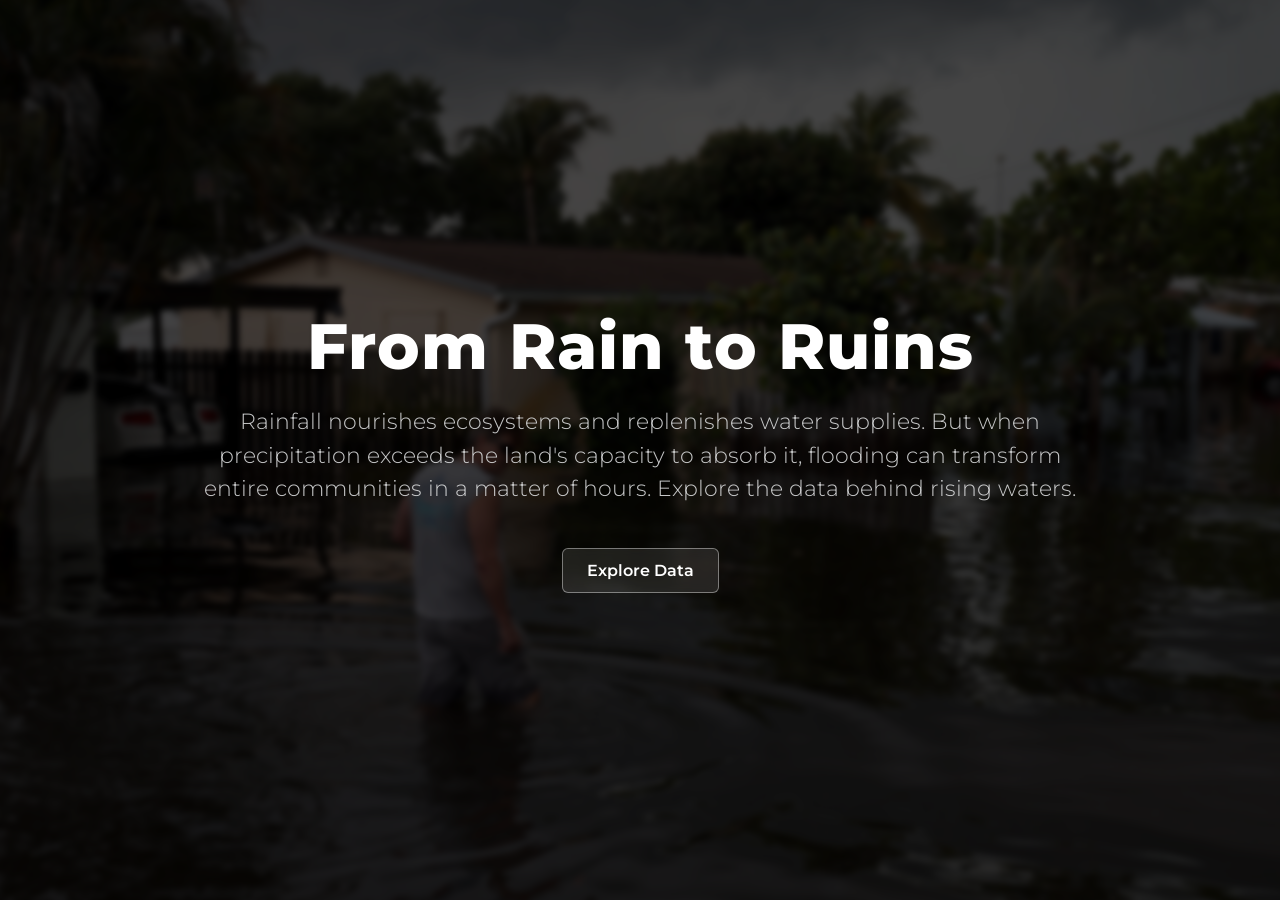
==== index.html @ 61096117 "home page" ====
<!DOCTYPE html>
<html lang="en">
<head>
    <meta charset="UTF-8">
    <title>Precipitation and Flooding</title>
    <link href="https://fonts.googleapis.com/css2?family=Montserrat:wght@300;400;600;800&display=swap" rel="stylesheet">
    <link rel="stylesheet" href="style.css">
</head>
<body>

<div class="hero">

    <div class="rain">

        <!-- DENSE RAIN FIELD (FULL COVERAGE) -->

        <!-- Row 1 -->
        <span style="left:1%; animation-duration:3.4s; animation-delay:0s;"></span>
        <span style="left:2%; animation-duration:3.1s; animation-delay:0.2s;"></span>
        <span style="left:3%; animation-duration:3.7s; animation-delay:0.1s;"></span>
        <span style="left:4%; animation-duration:3.3s; animation-delay:0.4s;"></span>
        <span style="left:5%; animation-duration:3.9s; animation-delay:0.0s;"></span>
        <span style="left:6%; animation-duration:3.2s; animation-delay:0.3s;"></span>
        <span style="left:7%; animation-duration:3.6s; animation-delay:0.2s;"></span>
        <span style="left:8%; animation-duration:3.0s; animation-delay:0.5s;"></span>
        <span style="left:9%; animation-duration:3.8s; animation-delay:0.1s;"></span>

        <!-- Row 2 -->
        <span style="left:10%; animation-duration:3.5s; animation-delay:0.3s;"></span>
        <span style="left:11%; animation-duration:3.1s; animation-delay:0.2s;"></span>
        <span style="left:12%; animation-duration:3.7s; animation-delay:0.4s;"></span>
        <span style="left:13%; animation-duration:3.3s; animation-delay:0.1s;"></span>
        <span style="left:14%; animation-duration:3.9s; animation-delay:0.0s;"></span>
        <span style="left:15%; animation-duration:3.2s; animation-delay:0.5s;"></span>
        <span style="left:16%; animation-duration:3.6s; animation-delay:0.2s;"></span>
        <span style="left:17%; animation-duration:3.0s; animation-delay:0.3s;"></span>
        <span style="left:18%; animation-duration:3.8s; animation-delay:0.1s;"></span>

        <!-- Row 3 -->
        <span style="left:20%; animation-duration:3.4s; animation-delay:0.2s;"></span>
        <span style="left:22%; animation-duration:3.1s; animation-delay:0.4s;"></span>
        <span style="left:24%; animation-duration:3.7s; animation-delay:0.0s;"></span>
        <span style="left:26%; animation-duration:3.3s; animation-delay:0.3s;"></span>
        <span style="left:28%; animation-duration:3.9s; animation-delay:0.1s;"></span>

        <!-- Row 4 -->
        <span style="left:30%; animation-duration:3.2s; animation-delay:0.5s;"></span>
        <span style="left:32%; animation-duration:3.6s; animation-delay:0.2s;"></span>
        <span style="left:34%; animation-duration:3.0s; animation-delay:0.4s;"></span>
        <span style="left:36%; animation-duration:3.8s; animation-delay:0.1s;"></span>
        <span style="left:38%; animation-duration:3.4s; animation-delay:0.3s;"></span>

        <!-- Row 5 -->
        <span style="left:40%; animation-duration:3.1s; animation-delay:0.2s;"></span>
        <span style="left:42%; animation-duration:3.7s; animation-delay:0.4s;"></span>
        <span style="left:44%; animation-duration:3.3s; animation-delay:0.1s;"></span>
        <span style="left:46%; animation-duration:3.9s; animation-delay:0.0s;"></span>
        <span style="left:48%; animation-duration:3.2s; animation-delay:0.5s;"></span>

        <!-- Row 6 -->
        <span style="left:50%; animation-duration:3.6s; animation-delay:0.2s;"></span>
        <span style="left:52%; animation-duration:3.0s; animation-delay:0.3s;"></span>
        <span style="left:54%; animation-duration:3.8s; animation-delay:0.1s;"></span>
        <span style="left:56%; animation-duration:3.4s; animation-delay:0.4s;"></span>
        <span style="left:58%; animation-duration:3.1s; animation-delay:0.2s;"></span>

        <!-- Row 7 -->
        <span style="left:60%; animation-duration:3.7s; animation-delay:0.0s;"></span>
        <span style="left:62%; animation-duration:3.3s; animation-delay:0.3s;"></span>
        <span style="left:64%; animation-duration:3.9s; animation-delay:0.1s;"></span>
        <span style="left:66%; animation-duration:3.2s; animation-delay:0.5s;"></span>
        <span style="left:68%; animation-duration:3.6s; animation-delay:0.2s;"></span>

        <!-- Row 8 -->
        <span style="left:70%; animation-duration:3.0s; animation-delay:0.4s;"></span>
        <span style="left:72%; animation-duration:3.8s; animation-delay:0.1s;"></span>
        <span style="left:74%; animation-duration:3.4s; animation-delay:0.3s;"></span>
        <span style="left:76%; animation-duration:3.1s; animation-delay:0.2s;"></span>
        <span style="left:78%; animation-duration:3.7s; animation-delay:0.0s;"></span>

        <!-- Row 9 -->
        <span style="left:80%; animation-duration:3.3s; animation-delay:0.4s;"></span>
        <span style="left:82%; animation-duration:3.9s; animation-delay:0.1s;"></span>
        <span style="left:84%; animation-duration:3.2s; animation-delay:0.5s;"></span>
        <span style="left:86%; animation-duration:3.6s; animation-delay:0.2s;"></span>
        <span style="left:88%; animation-duration:3.0s; animation-delay:0.3s;"></span>

        <!-- Row 10 -->
        <span style="left:90%; animation-duration:3.8s; animation-delay:0.1s;"></span>
        <span style="left:92%; animation-duration:3.4s; animation-delay:0.3s;"></span>
        <span style="left:94%; animation-duration:3.1s; animation-delay:0.2s;"></span>
        <span style="left:96%; animation-duration:3.7s; animation-delay:0.0s;"></span>
        <span style="left:98%; animation-duration:3.3s; animation-delay:0.4s;"></span>

    </div>

    <div class="content">
        <h1>From Rain to Ruins</h1>
        <p>Rainfall nourishes ecosystems and replenishes water supplies. But when precipitation exceeds the land's capacity to absorb it, flooding can transform entire communities in a matter of hours. Explore the data behind rising waters.</p>
        <button class="explore-btn">Explore Data</button>
    </div>

</div>

</body>
</html>
---- style.css ----
body {
    margin: 0;
    font-family: 'Montserrat', sans-serif;
}

/* =========================
   HERO + BACKGROUND
========================= */

.hero {
    position: relative;
    height: 100vh;
    overflow: hidden;

    display: flex;
    justify-content: center;
    align-items: center;
    flex-direction: column;

    color: white;
    text-align: center;
}

/* blurred background */
.hero::before {
    content: "";
    position: absolute;
    inset: 0;

    background: url("images/flooding.jpg") center/cover no-repeat;

    filter: blur(3px) brightness(0.7);
    transform: scale(1.1);

    z-index: 0;
}

/* dark overlay */
.hero::after {
    content: "";
    position: absolute;
    inset: 0;

    background: rgba(0, 0, 0, 0.6);

    z-index: 1;
}

/* =========================
   TEXT
========================= */

.content {
    position: relative;
    z-index: 5;
    max-width: 1000px;
    padding: 0 20px;
}

h1 {
    font-size: 4rem;
    margin: 0;
    font-weight: 800;
    letter-spacing: 1px;
}

p {
    font-size: 1.4rem;
    font-weight: 300;
    margin-top: 20px;
    padding-left: 50px;
    padding-right: 50px;
    color: rgba(218, 220, 221, 0.9);
    line-height: 1.5;
}

/* =========================
   RAIN SYSTEM
========================= */

.rain {
    position: absolute;
    inset: 0;
    overflow: hidden;
    pointer-events: none;

    z-index: 3; /* ABOVE overlay */
}

/* raindrops */
.rain span {
    position: absolute;
    top: -120px;

    width: 2px;
    height: 50px;

    background: linear-gradient(
        transparent,
        rgba(255,255,255,1)
    );

    opacity: 0.9;

    box-shadow: 0 0 6px rgba(255,255,255,0.2);

    transform: rotate(12deg);

    animation: fall linear infinite;
}

/* variation = more realistic rain */
.rain span:nth-child(3n) {
    width: 1px;
    height: 20px;
    opacity: 0.6;
}

.rain span:nth-child(5n) {
    width: 3px;
    height: 20px;
    opacity: 1;
}

/* =========================
   ANIMATION
========================= */

@keyframes fall {
    0% {
        transform: translateY(-120vh) translateX(0) rotate(5deg);
        opacity: 0;
    }

    10% {
        opacity: 1;
    }

    100% {
        transform: translateY(120vh) translateX(120px) rotate(5deg);
        opacity: 0;
    }
}

.explore-btn {
    margin-top: 20px;
    padding: 12px 24px;

    font-family: 'Montserrat', sans-serif;
    font-size: 1rem;
    font-weight: 600;

    color: white;
    background: rgba(255, 255, 255, 0.1);

    border: 1px solid rgba(255, 255, 255, 0.4);
    border-radius: 6px;

    cursor: pointer;

    backdrop-filter: blur(6px);

    transition: all 0.3s ease;
}

/* hover effect */
.explore-btn:hover {
    background: rgba(255, 255, 255, 0.25);
    transform: translateY(-2px);
}
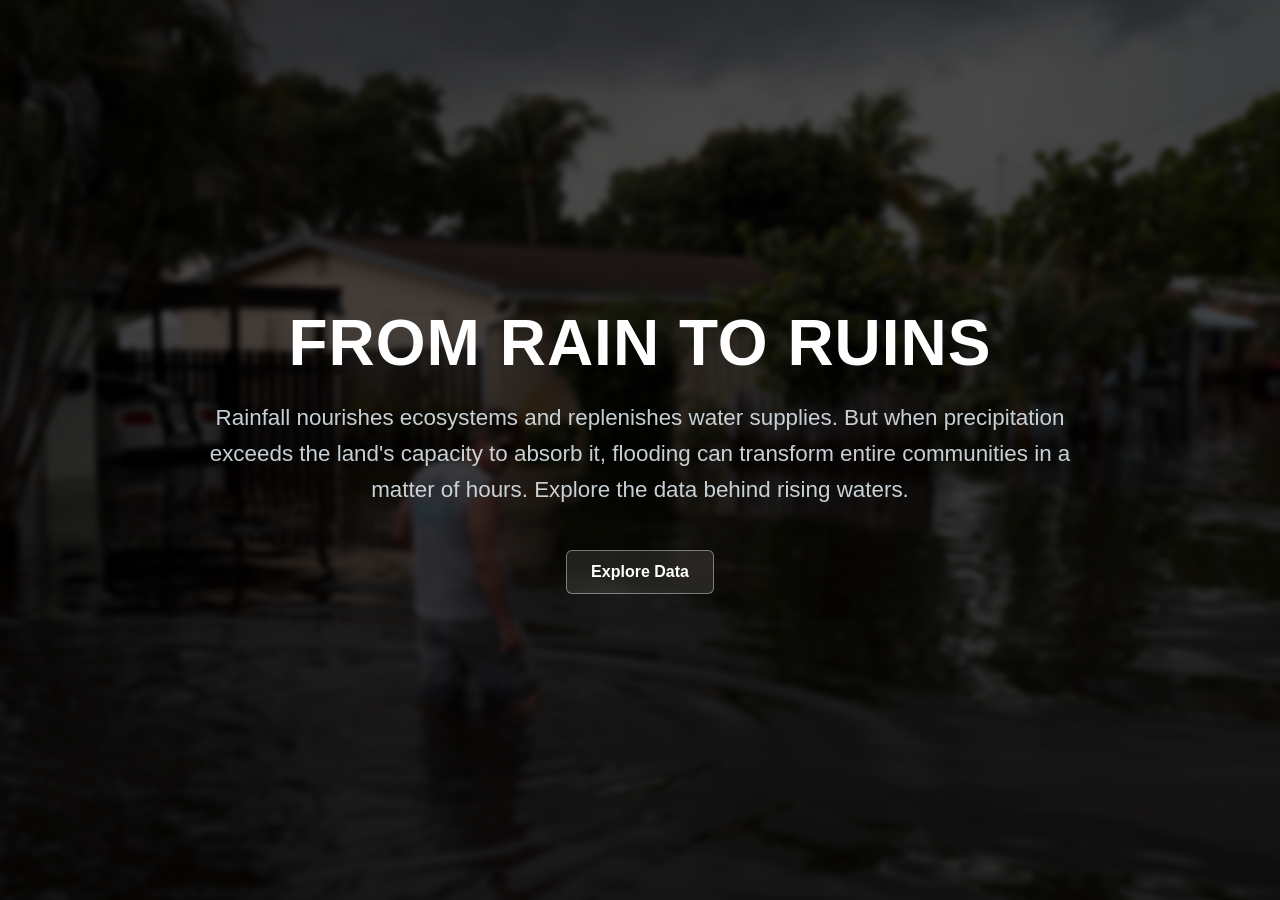
==== commit ff12e034: "fixing the font" ====
--- a/index.html
+++ b/index.html
@@ -3,7 +3,6 @@
 <head>
     <meta charset="UTF-8">
     <title>Precipitation and Flooding</title>
-    <link href="https://fonts.googleapis.com/css2?family=Montserrat:wght@300;400;600;800&display=swap" rel="stylesheet">
     <link rel="stylesheet" href="style.css">
 </head>
 <body>
@@ -95,7 +94,7 @@
     </div>
 
     <div class="content">
-        <h1>From Rain to Ruins</h1>
+        <h1>FROM RAIN TO RUINS</h1>
         <p>Rainfall nourishes ecosystems and replenishes water supplies. But when precipitation exceeds the land's capacity to absorb it, flooding can transform entire communities in a matter of hours. Explore the data behind rising waters.</p>
         <button class="explore-btn">Explore Data</button>
     </div>
--- a/style.css
+++ b/style.css
@@ -1,10 +1,10 @@
 body {
     margin: 0;
-    font-family: 'Montserrat', sans-serif;
+    font-family: 'Space Grotesk', sans-serif;
 }
 
 /* =========================
-   HERO + BACKGROUND
+   HERO
 ========================= */
 
 .hero {
@@ -29,7 +29,7 @@
 
     background: url("images/flooding.jpg") center/cover no-repeat;
 
-    filter: blur(3px) brightness(0.7);
+    filter: blur(3px) brightness(0.65);
     transform: scale(1.1);
 
     z-index: 0;
@@ -41,7 +41,7 @@
     position: absolute;
     inset: 0;
 
-    background: rgba(0, 0, 0, 0.6);
+    background: rgba(0, 0, 0, 0.55);
 
     z-index: 1;
 }
@@ -68,10 +68,11 @@
     font-size: 1.4rem;
     font-weight: 300;
     margin-top: 20px;
-    padding-left: 50px;
-    padding-right: 50px;
-    color: rgba(218, 220, 221, 0.9);
-    line-height: 1.5;
+
+    padding: 0 60px;
+    line-height: 1.6;
+
+    color: rgba(220, 230, 235, 0.9);
 }
 
 /* =========================
@@ -83,8 +84,7 @@
     inset: 0;
     overflow: hidden;
     pointer-events: none;
-
-    z-index: 3; /* ABOVE overlay */
+    z-index: 3;
 }
 
 /* raindrops */
@@ -92,61 +92,62 @@
     position: absolute;
     top: -120px;
 
-    width: 2px;
-    height: 50px;
+    width: 1px;
+    height: 100px;
 
     background: linear-gradient(
         transparent,
-        rgba(255,255,255,1)
+        rgba(181, 212, 241, 0.95)
     );
 
-    opacity: 0.9;
+    opacity: 0.7;
 
-    box-shadow: 0 0 6px rgba(255,255,255,0.2);
-
-    transform: rotate(12deg);
+    transform: rotate(0deg);
 
     animation: fall linear infinite;
 }
 
-/* variation = more realistic rain */
+/* variation for realism */
+.rain span:nth-child(2n) {
+    height: 18px;
+    opacity: 0.5;
+}
+
 .rain span:nth-child(3n) {
-    width: 1px;
-    height: 20px;
-    opacity: 0.6;
+    height: 35px;
+    width: 2px;
+    opacity: 0.9;
 }
 
 .rain span:nth-child(5n) {
-    width: 3px;
-    height: 20px;
-    opacity: 1;
+    transform: rotate(22deg);
 }
 
 /* =========================
-   ANIMATION
+   ANIMATION (FIXED WIND)
 ========================= */
 
 @keyframes fall {
     0% {
-        transform: translateY(-120vh) translateX(0) rotate(5deg);
-        opacity: 0;
-    }
-
-    10% {
+        transform: translateY(-120vh) translateX(0) rotate(0deg);
         opacity: 1;
     }
 
     100% {
-        transform: translateY(120vh) translateX(120px) rotate(5deg);
-        opacity: 0;
+        transform: translateY(120vh) translateX(140px) rotate(0deg);
+        opacity: 1;
     }
 }
+
+/* =========================
+   BUTTON
+========================= */
 
 .explore-btn {
     margin-top: 20px;
     padding: 12px 24px;
 
-    font-family: 'Montserrat', sans-serif;
+    font-family: 'Space Grotesk', sans-serif;
     font-size: 1rem;
     font-weight: 600;
 
@@ -163,7 +164,6 @@
     transition: all 0.3s ease;
 }
 
-/* hover effect */
 .explore-btn:hover {
     background: rgba(255, 255, 255, 0.25);
     transform: translateY(-2px);
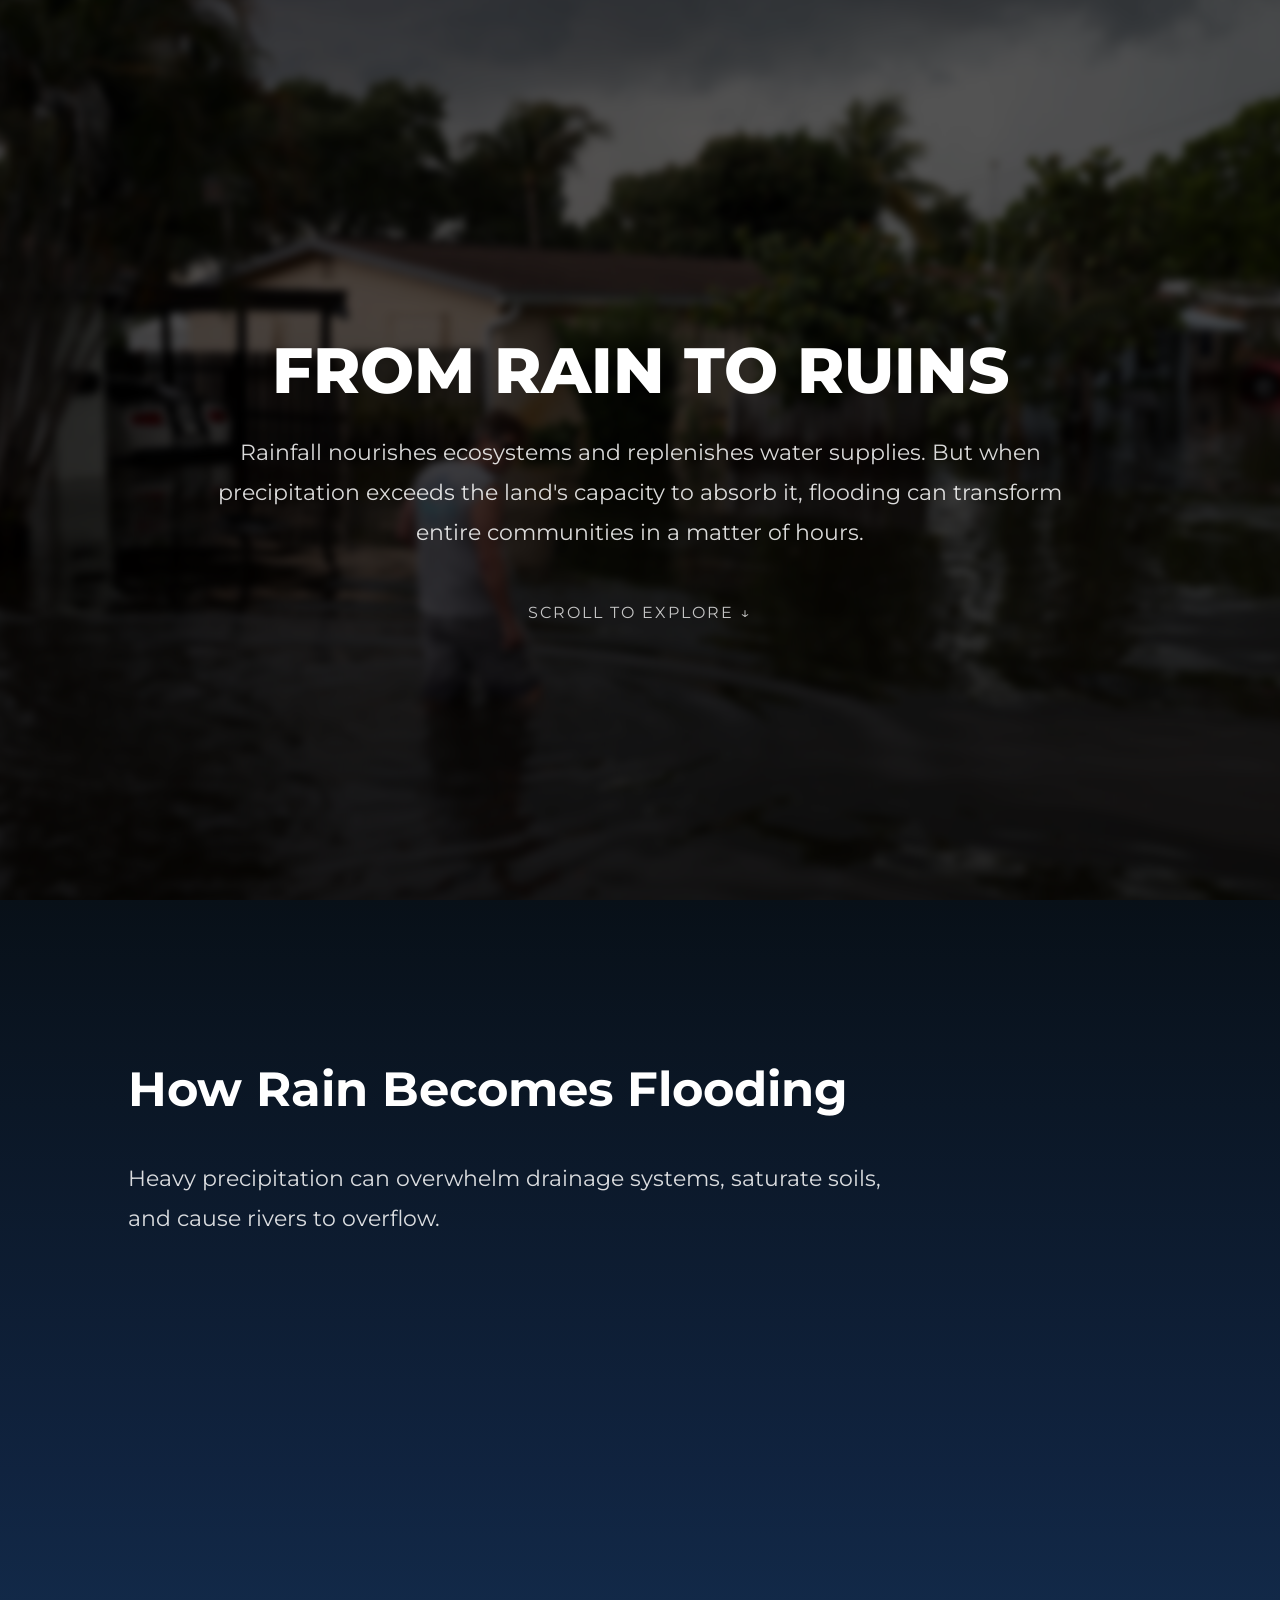
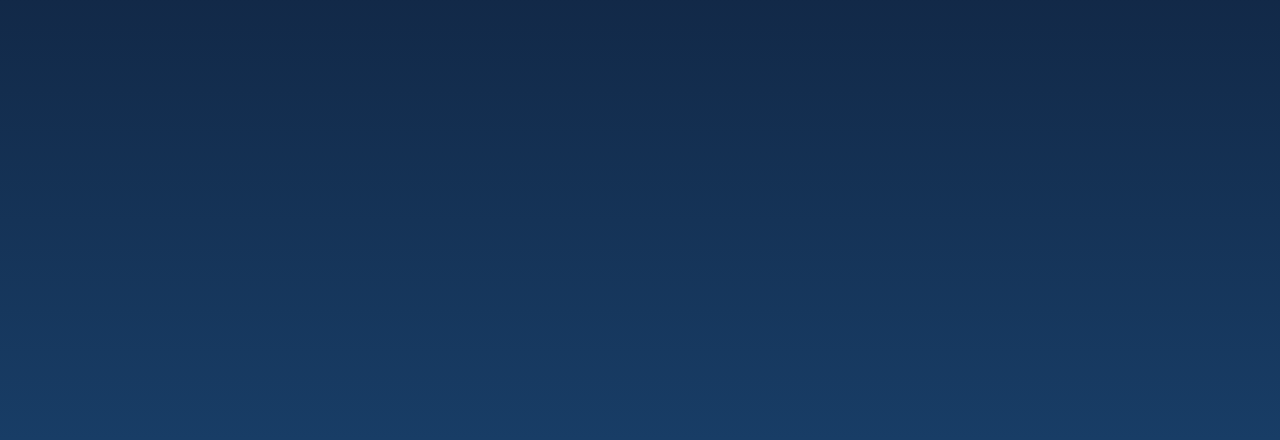
==== commit 0e618fd9: "adding sliding page" ====
--- a/index.html
+++ b/index.html
@@ -2,104 +2,109 @@
 <html lang="en">
 <head>
     <meta charset="UTF-8">
-    <title>Precipitation and Flooding</title>
+    <meta name="viewport" content="width=device-width, initial-scale=1.0">
+    <title>From Rain to Ruins</title>
+
+    <link href="https://fonts.googleapis.com/css2?family=Montserrat:wght@300;400;600;800&display=swap" rel="stylesheet">
     <link rel="stylesheet" href="style.css">
 </head>
+
 <body>
 
-<div class="hero">
+    <!-- RAIN OVER ENTIRE PAGE -->
+    <div class="rain">
+        <span style="left:1%; animation-duration:1.8s; animation-delay:0s;"></span>
+        <span style="left:3%; animation-duration:2.0s; animation-delay:.2s;"></span>
+        <span style="left:5%; animation-duration:1.9s; animation-delay:.5s;"></span>
+        <span style="left:7%; animation-duration:2.1s; animation-delay:.3s;"></span>
+        <span style="left:9%; animation-duration:1.7s; animation-delay:.1s;"></span>
 
-    <div class="rain">
+        <span style="left:11%; animation-duration:2.0s; animation-delay:.4s;"></span>
+        <span style="left:13%; animation-duration:1.8s; animation-delay:.2s;"></span>
+        <span style="left:15%; animation-duration:2.2s; animation-delay:.5s;"></span>
+        <span style="left:17%; animation-duration:1.9s; animation-delay:.1s;"></span>
+        <span style="left:19%; animation-duration:2.1s; animation-delay:.3s;"></span>
 
-        <!-- DENSE RAIN FIELD (FULL COVERAGE) -->
+        <span style="left:21%; animation-duration:1.8s; animation-delay:.4s;"></span>
+        <span style="left:23%; animation-duration:2.0s; animation-delay:.2s;"></span>
+        <span style="left:25%; animation-duration:1.9s; animation-delay:.5s;"></span>
+        <span style="left:27%; animation-duration:2.1s; animation-delay:.3s;"></span>
+        <span style="left:29%; animation-duration:1.7s; animation-delay:.1s;"></span>
 
-        <!-- Row 1 -->
-        <span style="left:1%; animation-duration:3.4s; animation-delay:0s;"></span>
-        <span style="left:2%; animation-duration:3.1s; animation-delay:0.2s;"></span>
-        <span style="left:3%; animation-duration:3.7s; animation-delay:0.1s;"></span>
-        <span style="left:4%; animation-duration:3.3s; animation-delay:0.4s;"></span>
-        <span style="left:5%; animation-duration:3.9s; animation-delay:0.0s;"></span>
-        <span style="left:6%; animation-duration:3.2s; animation-delay:0.3s;"></span>
-        <span style="left:7%; animation-duration:3.6s; animation-delay:0.2s;"></span>
-        <span style="left:8%; animation-duration:3.0s; animation-delay:0.5s;"></span>
-        <span style="left:9%; animation-duration:3.8s; animation-delay:0.1s;"></span>
+        <span style="left:31%; animation-duration:2.0s; animation-delay:.4s;"></span>
+        <span style="left:33%; animation-duration:1.8s; animation-delay:.2s;"></span>
+        <span style="left:35%; animation-duration:2.2s; animation-delay:.5s;"></span>
+        <span style="left:37%; animation-duration:1.9s; animation-delay:.1s;"></span>
+        <span style="left:39%; animation-duration:2.1s; animation-delay:.3s;"></span>
 
-        <!-- Row 2 -->
-        <span style="left:10%; animation-duration:3.5s; animation-delay:0.3s;"></span>
-        <span style="left:11%; animation-duration:3.1s; animation-delay:0.2s;"></span>
-        <span style="left:12%; animation-duration:3.7s; animation-delay:0.4s;"></span>
-        <span style="left:13%; animation-duration:3.3s; animation-delay:0.1s;"></span>
-        <span style="left:14%; animation-duration:3.9s; animation-delay:0.0s;"></span>
-        <span style="left:15%; animation-duration:3.2s; animation-delay:0.5s;"></span>
-        <span style="left:16%; animation-duration:3.6s; animation-delay:0.2s;"></span>
-        <span style="left:17%; animation-duration:3.0s; animation-delay:0.3s;"></span>
-        <span style="left:18%; animation-duration:3.8s; animation-delay:0.1s;"></span>
+        <span style="left:41%; animation-duration:1.8s; animation-delay:.4s;"></span>
+        <span style="left:43%; animation-duration:2.0s; animation-delay:.2s;"></span>
+        <span style="left:45%; animation-duration:1.9s; animation-delay:.5s;"></span>
+        <span style="left:47%; animation-duration:2.1s; animation-delay:.3s;"></span>
+        <span style="left:49%; animation-duration:1.7s; animation-delay:.1s;"></span>
 
-        <!-- Row 3 -->
-        <span style="left:20%; animation-duration:3.4s; animation-delay:0.2s;"></span>
-        <span style="left:22%; animation-duration:3.1s; animation-delay:0.4s;"></span>
-        <span style="left:24%; animation-duration:3.7s; animation-delay:0.0s;"></span>
-        <span style="left:26%; animation-duration:3.3s; animation-delay:0.3s;"></span>
-        <span style="left:28%; animation-duration:3.9s; animation-delay:0.1s;"></span>
+        <span style="left:51%; animation-duration:2.0s; animation-delay:.4s;"></span>
+        <span style="left:53%; animation-duration:1.8s; animation-delay:.2s;"></span>
+        <span style="left:55%; animation-duration:2.2s; animation-delay:.5s;"></span>
+        <span style="left:57%; animation-duration:1.9s; animation-delay:.1s;"></span>
+        <span style="left:59%; animation-duration:2.1s; animation-delay:.3s;"></span>
 
-        <!-- Row 4 -->
-        <span style="left:30%; animation-duration:3.2s; animation-delay:0.5s;"></span>
-        <span style="left:32%; animation-duration:3.6s; animation-delay:0.2s;"></span>
-        <span style="left:34%; animation-duration:3.0s; animation-delay:0.4s;"></span>
-        <span style="left:36%; animation-duration:3.8s; animation-delay:0.1s;"></span>
-        <span style="left:38%; animation-duration:3.4s; animation-delay:0.3s;"></span>
+        <span style="left:61%; animation-duration:1.8s; animation-delay:.4s;"></span>
+        <span style="left:63%; animation-duration:2.0s; animation-delay:.2s;"></span>
+        <span style="left:65%; animation-duration:1.9s; animation-delay:.5s;"></span>
+        <span style="left:67%; animation-duration:2.1s; animation-delay:.3s;"></span>
+        <span style="left:69%; animation-duration:1.7s; animation-delay:.1s;"></span>
 
-        <!-- Row 5 -->
-        <span style="left:40%; animation-duration:3.1s; animation-delay:0.2s;"></span>
-        <span style="left:42%; animation-duration:3.7s; animation-delay:0.4s;"></span>
-        <span style="left:44%; animation-duration:3.3s; animation-delay:0.1s;"></span>
-        <span style="left:46%; animation-duration:3.9s; animation-delay:0.0s;"></span>
-        <span style="left:48%; animation-duration:3.2s; animation-delay:0.5s;"></span>
+        <span style="left:71%; animation-duration:2.0s; animation-delay:.4s;"></span>
+        <span style="left:73%; animation-duration:1.8s; animation-delay:.2s;"></span>
+        <span style="left:75%; animation-duration:2.2s; animation-delay:.5s;"></span>
+        <span style="left:77%; animation-duration:1.9s; animation-delay:.1s;"></span>
+        <span style="left:79%; animation-duration:2.1s; animation-delay:.3s;"></span>
 
-        <!-- Row 6 -->
-        <span style="left:50%; animation-duration:3.6s; animation-delay:0.2s;"></span>
-        <span style="left:52%; animation-duration:3.0s; animation-delay:0.3s;"></span>
-        <span style="left:54%; animation-duration:3.8s; animation-delay:0.1s;"></span>
-        <span style="left:56%; animation-duration:3.4s; animation-delay:0.4s;"></span>
-        <span style="left:58%; animation-duration:3.1s; animation-delay:0.2s;"></span>
+        <span style="left:81%; animation-duration:1.8s; animation-delay:.4s;"></span>
+        <span style="left:83%; animation-duration:2.0s; animation-delay:.2s;"></span>
+        <span style="left:85%; animation-duration:1.9s; animation-delay:.5s;"></span>
+        <span style="left:87%; animation-duration:2.1s; animation-delay:.3s;"></span>
+        <span style="left:89%; animation-duration:1.7s; animation-delay:.1s;"></span>
 
-        <!-- Row 7 -->
-        <span style="left:60%; animation-duration:3.7s; animation-delay:0.0s;"></span>
-        <span style="left:62%; animation-duration:3.3s; animation-delay:0.3s;"></span>
-        <span style="left:64%; animation-duration:3.9s; animation-delay:0.1s;"></span>
-        <span style="left:66%; animation-duration:3.2s; animation-delay:0.5s;"></span>
-        <span style="left:68%; animation-duration:3.6s; animation-delay:0.2s;"></span>
-
-        <!-- Row 8 -->
-        <span style="left:70%; animation-duration:3.0s; animation-delay:0.4s;"></span>
-        <span style="left:72%; animation-duration:3.8s; animation-delay:0.1s;"></span>
-        <span style="left:74%; animation-duration:3.4s; animation-delay:0.3s;"></span>
-        <span style="left:76%; animation-duration:3.1s; animation-delay:0.2s;"></span>
-        <span style="left:78%; animation-duration:3.7s; animation-delay:0.0s;"></span>
-
-        <!-- Row 9 -->
-        <span style="left:80%; animation-duration:3.3s; animation-delay:0.4s;"></span>
-        <span style="left:82%; animation-duration:3.9s; animation-delay:0.1s;"></span>
-        <span style="left:84%; animation-duration:3.2s; animation-delay:0.5s;"></span>
-        <span style="left:86%; animation-duration:3.6s; animation-delay:0.2s;"></span>
-        <span style="left:88%; animation-duration:3.0s; animation-delay:0.3s;"></span>
-
-        <!-- Row 10 -->
-        <span style="left:90%; animation-duration:3.8s; animation-delay:0.1s;"></span>
-        <span style="left:92%; animation-duration:3.4s; animation-delay:0.3s;"></span>
-        <span style="left:94%; animation-duration:3.1s; animation-delay:0.2s;"></span>
-        <span style="left:96%; animation-duration:3.7s; animation-delay:0.0s;"></span>
-        <span style="left:98%; animation-duration:3.3s; animation-delay:0.4s;"></span>
-
+        <span style="left:91%; animation-duration:2.0s; animation-delay:.4s;"></span>
+        <span style="left:93%; animation-duration:1.8s; animation-delay:.2s;"></span>
+        <span style="left:95%; animation-duration:2.2s; animation-delay:.5s;"></span>
+        <span style="left:97%; animation-duration:1.9s; animation-delay:.1s;"></span>
+        <span style="left:99%; animation-duration:2.1s; animation-delay:.3s;"></span>
     </div>
 
-    <div class="content">
-        <h1>FROM RAIN TO RUINS</h1>
-        <p>Rainfall nourishes ecosystems and replenishes water supplies. But when precipitation exceeds the land's capacity to absorb it, flooding can transform entire communities in a matter of hours. Explore the data behind rising waters.</p>
-        <button class="explore-btn">Explore Data</button>
-    </div>
+    <!-- HERO -->
+    <section class="hero">
 
-</div>
+        <div class="content">
+            <h1>FROM RAIN TO RUINS</h1>
+
+            <p>
+                Rainfall nourishes ecosystems and replenishes water supplies.
+                But when precipitation exceeds the land's capacity to absorb it,
+                flooding can transform entire communities in a matter of hours.
+            </p>
+
+            <div class="scroll-indicator">
+                Scroll to Explore ↓
+            </div>
+
+        </div>
+
+    </section>
+
+    <!-- SECOND SECTION -->
+    <section class="explore-section">
+
+        <h2>How Rain Becomes Flooding</h2>
+
+        <p>
+            Heavy precipitation can overwhelm drainage systems,
+            saturate soils, and cause rivers to overflow.
+        </p>
+
+    </section>
 
 </body>
 </html>
--- a/style.css
+++ b/style.css
@@ -1,170 +1,150 @@
 body {
     margin: 0;
-    font-family: 'Space Grotesk', sans-serif;
+    font-family: 'Montserrat', sans-serif;
+    background: #081018;
+    color: white;
 }
 
-/* =========================
-   HERO
-========================= */
+/* RAIN OVER ENTIRE PAGE */
+
+.rain {
+    position: fixed;
+    inset: 0;
+    overflow: hidden;
+    pointer-events: none;
+
+    z-index: 100;
+}
+
+.rain span {
+    position: absolute;
+    top: -200px;
+
+    width: 2px;
+    height: 90px;
+
+    background: linear-gradient(
+        transparent,
+        rgba(255,255,255,0.9)
+    );
+
+    transform: rotate(6deg);
+
+    opacity: 0.8;
+
+    animation: rainfall linear infinite;
+}
+
+@keyframes rainfall {
+    from {
+        transform: translateY(-200px) translateX(0) rotate(6deg);
+    }
+
+    to {
+        transform: translateY(120vh) translateX(40px) rotate(6deg);
+    }
+}
+
+/* HERO */
 
 .hero {
     position: relative;
     height: 100vh;
-    overflow: hidden;
 
     display: flex;
     justify-content: center;
     align-items: center;
-    flex-direction: column;
+    text-align: center;
 
-    color: white;
-    text-align: center;
+    overflow: hidden;
 }
 
-/* blurred background */
 .hero::before {
     content: "";
+
     position: absolute;
     inset: 0;
 
-    background: url("images/flooding.jpg") center/cover no-repeat;
+    background:
+        linear-gradient(
+            rgba(0,0,0,.65),
+            rgba(0,0,0,.75)
+        ),
+        url("images/flooding.jpg");
 
-    filter: blur(3px) brightness(0.65);
-    transform: scale(1.1);
+    background-size: cover;
+    background-position: center;
 
-    z-index: 0;
+    filter: blur(4px);
+    transform: scale(1.08);
+
+    z-index: -1;
 }
-
-/* dark overlay */
-.hero::after {
-    content: "";
-    position: absolute;
-    inset: 0;
-
-    background: rgba(0, 0, 0, 0.55);
-
-    z-index: 1;
-}
-
-/* =========================
-   TEXT
-========================= */
 
 .content {
     position: relative;
     z-index: 5;
-    max-width: 1000px;
-    padding: 0 20px;
+    max-width: 900px;
+    padding: 0 40px;
 }
 
 h1 {
     font-size: 4rem;
-    margin: 0;
+    margin-bottom: 20px;
     font-weight: 800;
-    letter-spacing: 1px;
 }
 
 p {
     font-size: 1.4rem;
-    font-weight: 300;
-    margin-top: 20px;
-
-    padding: 0 60px;
-    line-height: 1.6;
-
-    color: rgba(220, 230, 235, 0.9);
+    line-height: 1.8;
+    color: rgba(255,255,255,.85);
 }
 
-/* =========================
-   RAIN SYSTEM
-========================= */
+/* SCROLL TEXT */
 
-.rain {
-    position: absolute;
-    inset: 0;
-    overflow: hidden;
-    pointer-events: none;
-    z-index: 3;
+.scroll-indicator {
+    margin-top: 50px;
+
+    font-size: 1rem;
+    letter-spacing: 2px;
+    text-transform: uppercase;
+
+    opacity: .75;
+
+    animation: bounce 2s infinite;
 }
 
-/* raindrops */
-.rain span {
-    position: absolute;
-    top: -120px;
-
-    width: 1px;
-    height: 100px;
-
-    background: linear-gradient(
-        transparent,
-        rgba(181, 212, 241, 0.95)
-    );
-
-    opacity: 0.7;
-
-    transform: rotate(0deg);
-
-    animation: fall linear infinite;
-}
-
-/* variation for realism */
-.rain span:nth-child(2n) {
-    height: 18px;
-    opacity: 0.5;
-}
-
-.rain span:nth-child(3n) {
-    height: 35px;
-    width: 2px;
-    opacity: 0.9;
-}
-
-.rain span:nth-child(5n) {
-    transform: rotate(22deg);
-}
-
-/* =========================
-   ANIMATION (FIXED WIND)
-========================= */
-
-@keyframes fall {
-    0% {
-        transform: translateY(-120vh) translateX(0) rotate(0deg);
-        opacity: 1;
+@keyframes bounce {
+    0%,100% {
+        transform: translateY(0);
     }
 
-    100% {
-        transform: translateY(120vh) translateX(140px) rotate(0deg);
-        opacity: 1;
+    50% {
+        transform: translateY(8px);
     }
 }
 
-/* =========================
-   BUTTON
-========================= */
+/* SECOND PAGE */
 
-.explore-btn {
-    margin-top: 20px;
-    padding: 12px 24px;
+.explore-section {
+    min-height: 100vh;
 
-    font-family: 'Space Grotesk', sans-serif;
-    font-size: 1rem;
-    font-weight: 600;
+    background: linear-gradient(
+        180deg,
+        #081018 0%,
+        #10233f 50%,
+        #183d66 100%
+    );
 
-    color: white;
-    background: rgba(255, 255, 255, 0.1);
-
-    border: 1px solid rgba(255, 255, 255, 0.4);
-    border-radius: 6px;
-
-    cursor: pointer;
-
-    backdrop-filter: blur(6px);
-
-    transition: all 0.3s ease;
+    padding: 120px 10%;
+    position: relative;
+    z-index: 5;
 }
 
-.explore-btn:hover {
-    background: rgba(255, 255, 255, 0.25);
-    transform: translateY(-2px);
+.explore-section h2 {
+    font-size: 3rem;
+}
+
+.explore-section p {
+    max-width: 800px;
 }
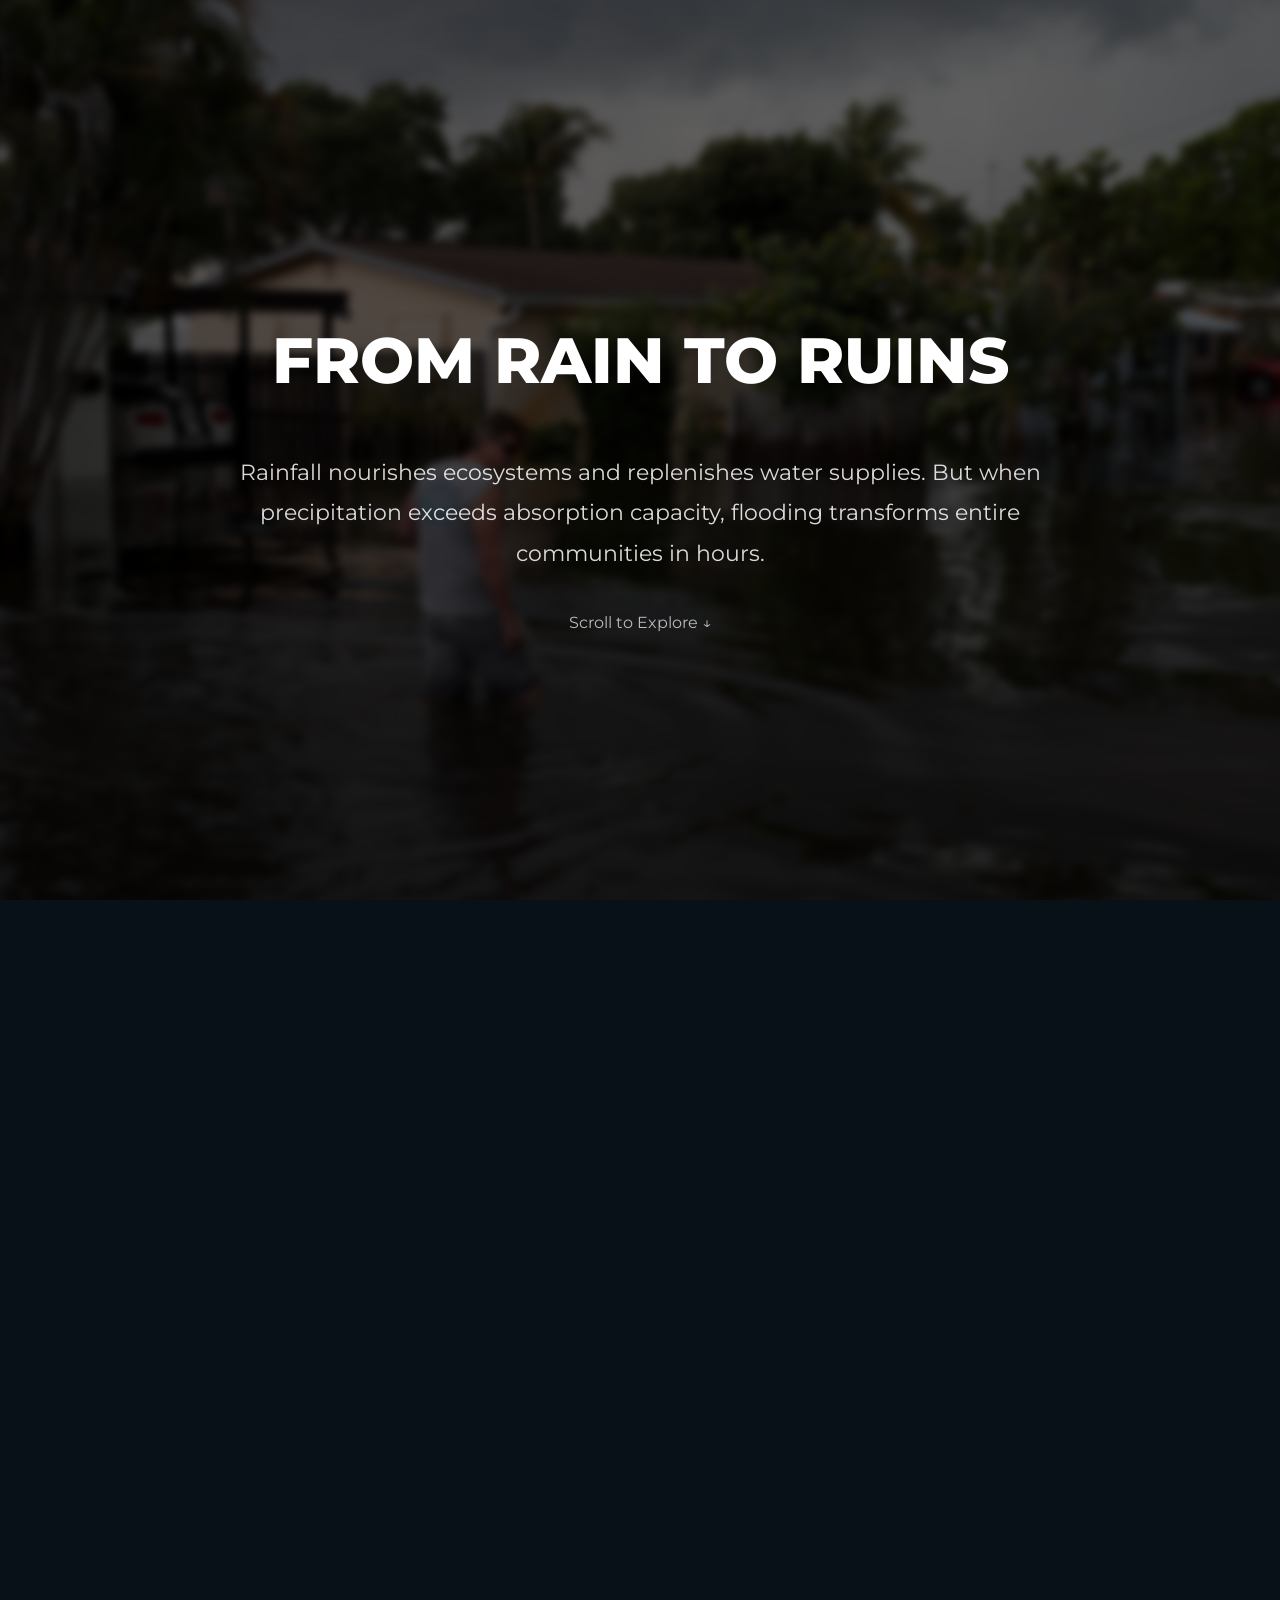
==== commit 06ebc765: "g" ====
--- a/index.html
+++ b/index.html
@@ -11,100 +11,93 @@
 
 <body>
 
-    <!-- RAIN OVER ENTIRE PAGE -->
-    <div class="rain">
-        <span style="left:1%; animation-duration:1.8s; animation-delay:0s;"></span>
-        <span style="left:3%; animation-duration:2.0s; animation-delay:.2s;"></span>
-        <span style="left:5%; animation-duration:1.9s; animation-delay:.5s;"></span>
-        <span style="left:7%; animation-duration:2.1s; animation-delay:.3s;"></span>
-        <span style="left:9%; animation-duration:1.7s; animation-delay:.1s;"></span>
+<!-- 🌧️ RAIN OVER ENTIRE PAGE -->
+<div class="rain">
+    <span style="left:2%; animation-duration:1.8s;"></span>
+    <span style="left:6%; animation-duration:2.1s;"></span>
+    <span style="left:10%; animation-duration:1.7s;"></span>
+    <span style="left:14%; animation-duration:2.2s;"></span>
+    <span style="left:18%; animation-duration:1.9s;"></span>
+    <span style="left:22%; animation-duration:2.0s;"></span>
+    <span style="left:26%; animation-duration:1.8s;"></span>
+    <span style="left:30%; animation-duration:2.3s;"></span>
+    <span style="left:34%; animation-duration:1.6s;"></span>
+    <span style="left:38%; animation-duration:2.1s;"></span>
+    <span style="left:42%; animation-duration:1.9s;"></span>
+    <span style="left:46%; animation-duration:2.0s;"></span>
+    <span style="left:50%; animation-duration:1.8s;"></span>
+    <span style="left:54%; animation-duration:2.2s;"></span>
+    <span style="left:58%; animation-duration:1.7s;"></span>
+    <span style="left:62%; animation-duration:2.0s;"></span>
+    <span style="left:66%; animation-duration:1.9s;"></span>
+    <span style="left:70%; animation-duration:2.1s;"></span>
+    <span style="left:74%; animation-duration:1.8s;"></span>
+    <span style="left:78%; animation-duration:2.0s;"></span>
+    <span style="left:82%; animation-duration:1.9s;"></span>
+    <span style="left:86%; animation-duration:2.1s;"></span>
+    <span style="left:90%; animation-duration:1.8s;"></span>
+</div>
 
-        <span style="left:11%; animation-duration:2.0s; animation-delay:.4s;"></span>
-        <span style="left:13%; animation-duration:1.8s; animation-delay:.2s;"></span>
-        <span style="left:15%; animation-duration:2.2s; animation-delay:.5s;"></span>
-        <span style="left:17%; animation-duration:1.9s; animation-delay:.1s;"></span>
-        <span style="left:19%; animation-duration:2.1s; animation-delay:.3s;"></span>
+<!-- 🌊 SCENE FLOW -->
+<div class="scene-wrapper">
 
-        <span style="left:21%; animation-duration:1.8s; animation-delay:.4s;"></span>
-        <span style="left:23%; animation-duration:2.0s; animation-delay:.2s;"></span>
-        <span style="left:25%; animation-duration:1.9s; animation-delay:.5s;"></span>
-        <span style="left:27%; animation-duration:2.1s; animation-delay:.3s;"></span>
-        <span style="left:29%; animation-duration:1.7s; animation-delay:.1s;"></span>
-
-        <span style="left:31%; animation-duration:2.0s; animation-delay:.4s;"></span>
-        <span style="left:33%; animation-duration:1.8s; animation-delay:.2s;"></span>
-        <span style="left:35%; animation-duration:2.2s; animation-delay:.5s;"></span>
-        <span style="left:37%; animation-duration:1.9s; animation-delay:.1s;"></span>
-        <span style="left:39%; animation-duration:2.1s; animation-delay:.3s;"></span>
-
-        <span style="left:41%; animation-duration:1.8s; animation-delay:.4s;"></span>
-        <span style="left:43%; animation-duration:2.0s; animation-delay:.2s;"></span>
-        <span style="left:45%; animation-duration:1.9s; animation-delay:.5s;"></span>
-        <span style="left:47%; animation-duration:2.1s; animation-delay:.3s;"></span>
-        <span style="left:49%; animation-duration:1.7s; animation-delay:.1s;"></span>
-
-        <span style="left:51%; animation-duration:2.0s; animation-delay:.4s;"></span>
-        <span style="left:53%; animation-duration:1.8s; animation-delay:.2s;"></span>
-        <span style="left:55%; animation-duration:2.2s; animation-delay:.5s;"></span>
-        <span style="left:57%; animation-duration:1.9s; animation-delay:.1s;"></span>
-        <span style="left:59%; animation-duration:2.1s; animation-delay:.3s;"></span>
-
-        <span style="left:61%; animation-duration:1.8s; animation-delay:.4s;"></span>
-        <span style="left:63%; animation-duration:2.0s; animation-delay:.2s;"></span>
-        <span style="left:65%; animation-duration:1.9s; animation-delay:.5s;"></span>
-        <span style="left:67%; animation-duration:2.1s; animation-delay:.3s;"></span>
-        <span style="left:69%; animation-duration:1.7s; animation-delay:.1s;"></span>
-
-        <span style="left:71%; animation-duration:2.0s; animation-delay:.4s;"></span>
-        <span style="left:73%; animation-duration:1.8s; animation-delay:.2s;"></span>
-        <span style="left:75%; animation-duration:2.2s; animation-delay:.5s;"></span>
-        <span style="left:77%; animation-duration:1.9s; animation-delay:.1s;"></span>
-        <span style="left:79%; animation-duration:2.1s; animation-delay:.3s;"></span>
-
-        <span style="left:81%; animation-duration:1.8s; animation-delay:.4s;"></span>
-        <span style="left:83%; animation-duration:2.0s; animation-delay:.2s;"></span>
-        <span style="left:85%; animation-duration:1.9s; animation-delay:.5s;"></span>
-        <span style="left:87%; animation-duration:2.1s; animation-delay:.3s;"></span>
-        <span style="left:89%; animation-duration:1.7s; animation-delay:.1s;"></span>
-
-        <span style="left:91%; animation-duration:2.0s; animation-delay:.4s;"></span>
-        <span style="left:93%; animation-duration:1.8s; animation-delay:.2s;"></span>
-        <span style="left:95%; animation-duration:2.2s; animation-delay:.5s;"></span>
-        <span style="left:97%; animation-duration:1.9s; animation-delay:.1s;"></span>
-        <span style="left:99%; animation-duration:2.1s; animation-delay:.3s;"></span>
-    </div>
-
-    <!-- HERO -->
-    <section class="hero">
+    <!-- 🌧️ HERO -->
+    <section class="hero scene">
 
         <div class="content">
             <h1>FROM RAIN TO RUINS</h1>
 
             <p>
                 Rainfall nourishes ecosystems and replenishes water supplies.
-                But when precipitation exceeds the land's capacity to absorb it,
-                flooding can transform entire communities in a matter of hours.
+                But when precipitation exceeds absorption capacity,
+                flooding transforms entire communities in hours.
             </p>
 
             <div class="scroll-indicator">
                 Scroll to Explore ↓
             </div>
-
         </div>
 
     </section>
 
-    <!-- SECOND SECTION -->
-    <section class="explore-section">
+    <!-- ☁️ CLOUD + STORY SCENE -->
+    <section class="cloud-scene scene">
 
-        <h2>How Rain Becomes Flooding</h2>
+        <div class="clouds">
 
-        <p>
-            Heavy precipitation can overwhelm drainage systems,
-            saturate soils, and cause rivers to overflow.
-        </p>
+            <img src="images/cloud4.png" class="cloud main-cloud">
+            <img src="images/cloud4.png" class="cloud cloud-back c-back1">
+            <img src="images/cloud4.png" class="cloud cloud-back c-back2">
+            <img src="images/cloud4.png" class="cloud cloud-back c-back3">
 
+        </div>
+
+        <!-- 🌊 STORY TEXT LAYER -->
+        <div class="storm-text">
+        </div>
+
+        
     </section>
+
+</div>
+
+<!-- 🌪️ SCROLL TRANSITION -->
+<script>
+window.addEventListener("scroll", () => {
+
+    const scrollY = window.scrollY;
+    const vh = window.innerHeight;
+
+    const hero = document.querySelector(".hero");
+    const clouds = document.querySelector(".cloud-scene");
+
+    const progress = Math.min(scrollY / vh, 1);
+
+    hero.style.opacity = 1 - progress;
+    clouds.style.opacity = progress;
+
+});
+</script>
 
 </body>
 </html>
--- a/style.css
+++ b/style.css
@@ -5,14 +5,13 @@
     color: white;
 }
 
-/* RAIN OVER ENTIRE PAGE */
+/* 🌧️ RAIN */
 
 .rain {
     position: fixed;
     inset: 0;
     overflow: hidden;
     pointer-events: none;
-
     z-index: 100;
 }
 
@@ -23,34 +22,37 @@
     width: 2px;
     height: 90px;
 
-    background: linear-gradient(
-        transparent,
-        rgba(255,255,255,0.9)
-    );
-
-    transform: rotate(6deg);
+    background: linear-gradient(transparent, rgba(255,255,255,0.9));
 
     opacity: 0.8;
-
     animation: rainfall linear infinite;
 }
 
 @keyframes rainfall {
-    from {
-        transform: translateY(-200px) translateX(0) rotate(6deg);
-    }
-
-    to {
-        transform: translateY(120vh) translateX(40px) rotate(6deg);
-    }
+    from { transform: translateY(-200px); }
+    to { transform: translateY(120vh); }
 }
 
-/* HERO */
+/* 🌊 SCENE WRAPPER */
+
+.scene-wrapper {
+    position: relative;
+    height: 100vh;
+}
+
+/* shared scene base */
+
+.scene {
+    position: sticky;
+    top: 0;
+    height: 100vh;
+    width: 100%;
+    transition: opacity 0.2s linear;
+}
+
+/* 🌧️ HERO */
 
 .hero {
-    position: relative;
-    height: 100vh;
-
     display: flex;
     justify-content: center;
     align-items: center;
@@ -61,25 +63,78 @@
 
 .hero::before {
     content: "";
-
     position: absolute;
-    inset: 0;
+    inset: -10px;
 
     background:
-        linear-gradient(
-            rgba(0,0,0,.65),
-            rgba(0,0,0,.75)
-        ),
+        linear-gradient(rgba(0,0,0,0.6), rgba(0,0,0,0.75)),
         url("images/flooding.jpg");
 
     background-size: cover;
     background-position: center;
 
     filter: blur(4px);
-    transform: scale(1.08);
-
+    transform: scale(1.05);
     z-index: -1;
 }
+
+/* ☁️ CLOUD SCENE */
+
+.cloud-scene {
+    display: flex;
+    justify-content: center;
+    align-items: center;
+    text-align: center;
+
+    background: #081018;
+
+    opacity: 0;
+}
+
+/* DARK OVERLAY */
+
+.cloud-scene::before {
+    background: radial-gradient(
+        circle at center,
+        rgba(0,0,0,0.15),
+        rgba(0,0,0,0.55)
+    );
+}
+
+/* CLOUDS */
+
+.clouds {
+    position: absolute;
+    inset: 0;
+    z-index: 2;
+}
+
+.cloud {
+    position: absolute;
+    width: 900px;
+    max-width: 120vw;
+}
+
+/* main cloud */
+.main-cloud {
+    top: -25%;
+    left: 50%;
+    transform: translateX(-50%) scale(1.6);
+    opacity: 0.5;
+    filter: blur(2px);
+}
+
+/* background clouds */
+.cloud-back {
+    opacity: 0.5;
+    filter: blur(8px);
+}
+
+.c-back1 { top: -40%; left: -20%; }
+.c-back2 { top: -30%; left: 40%; }
+.c-back3 { top: -50%; left: 70%; }
+
+/* TEXT */
 
 .content {
     position: relative;
@@ -90,61 +145,51 @@
 
 h1 {
     font-size: 4rem;
-    margin-bottom: 20px;
     font-weight: 800;
 }
 
 p {
     font-size: 1.4rem;
     line-height: 1.8;
-    color: rgba(255,255,255,.85);
+    color: rgba(255,255,255,0.85);
 }
 
-/* SCROLL TEXT */
-
 .scroll-indicator {
-    margin-top: 50px;
-
-    font-size: 1rem;
-    letter-spacing: 2px;
-    text-transform: uppercase;
-
-    opacity: .75;
-
+    margin-top: 40px;
+    opacity: 0.7;
     animation: bounce 2s infinite;
 }
 
 @keyframes bounce {
-    0%,100% {
-        transform: translateY(0);
-    }
-
-    50% {
-        transform: translateY(8px);
-    }
+    0%,100% { transform: translateY(0); }
+    50% { transform: translateY(8px); }
 }
 
-/* SECOND PAGE */
+/* 🌊 EXPLORE */
 
 .explore-section {
     min-height: 100vh;
+    padding: 120px 10%;
+    background: linear-gradient(#081018, #183d66);
+}
 
-    background: linear-gradient(
-        180deg,
-        #081018 0%,
-        #10233f 50%,
-        #183d66 100%
+.sky-scene::before {
+    content: "";
+    position: absolute;
+    inset: 0;
+
+    background: radial-gradient(
+        circle at center,
+        rgba(0,0,0,0.2),
+        rgba(0,0,0,0.85)
     );
 
-    padding: 120px 10%;
-    position: relative;
-    z-index: 5;
+    z-index: 1;
 }
 
-.explore-section h2 {
-    font-size: 3rem;
+.hero,
+.page,
+.cloud-scene,
+.sky-scene {
+    margin: 0;
 }
-
-.explore-section p {
-    max-width: 800px;
-}
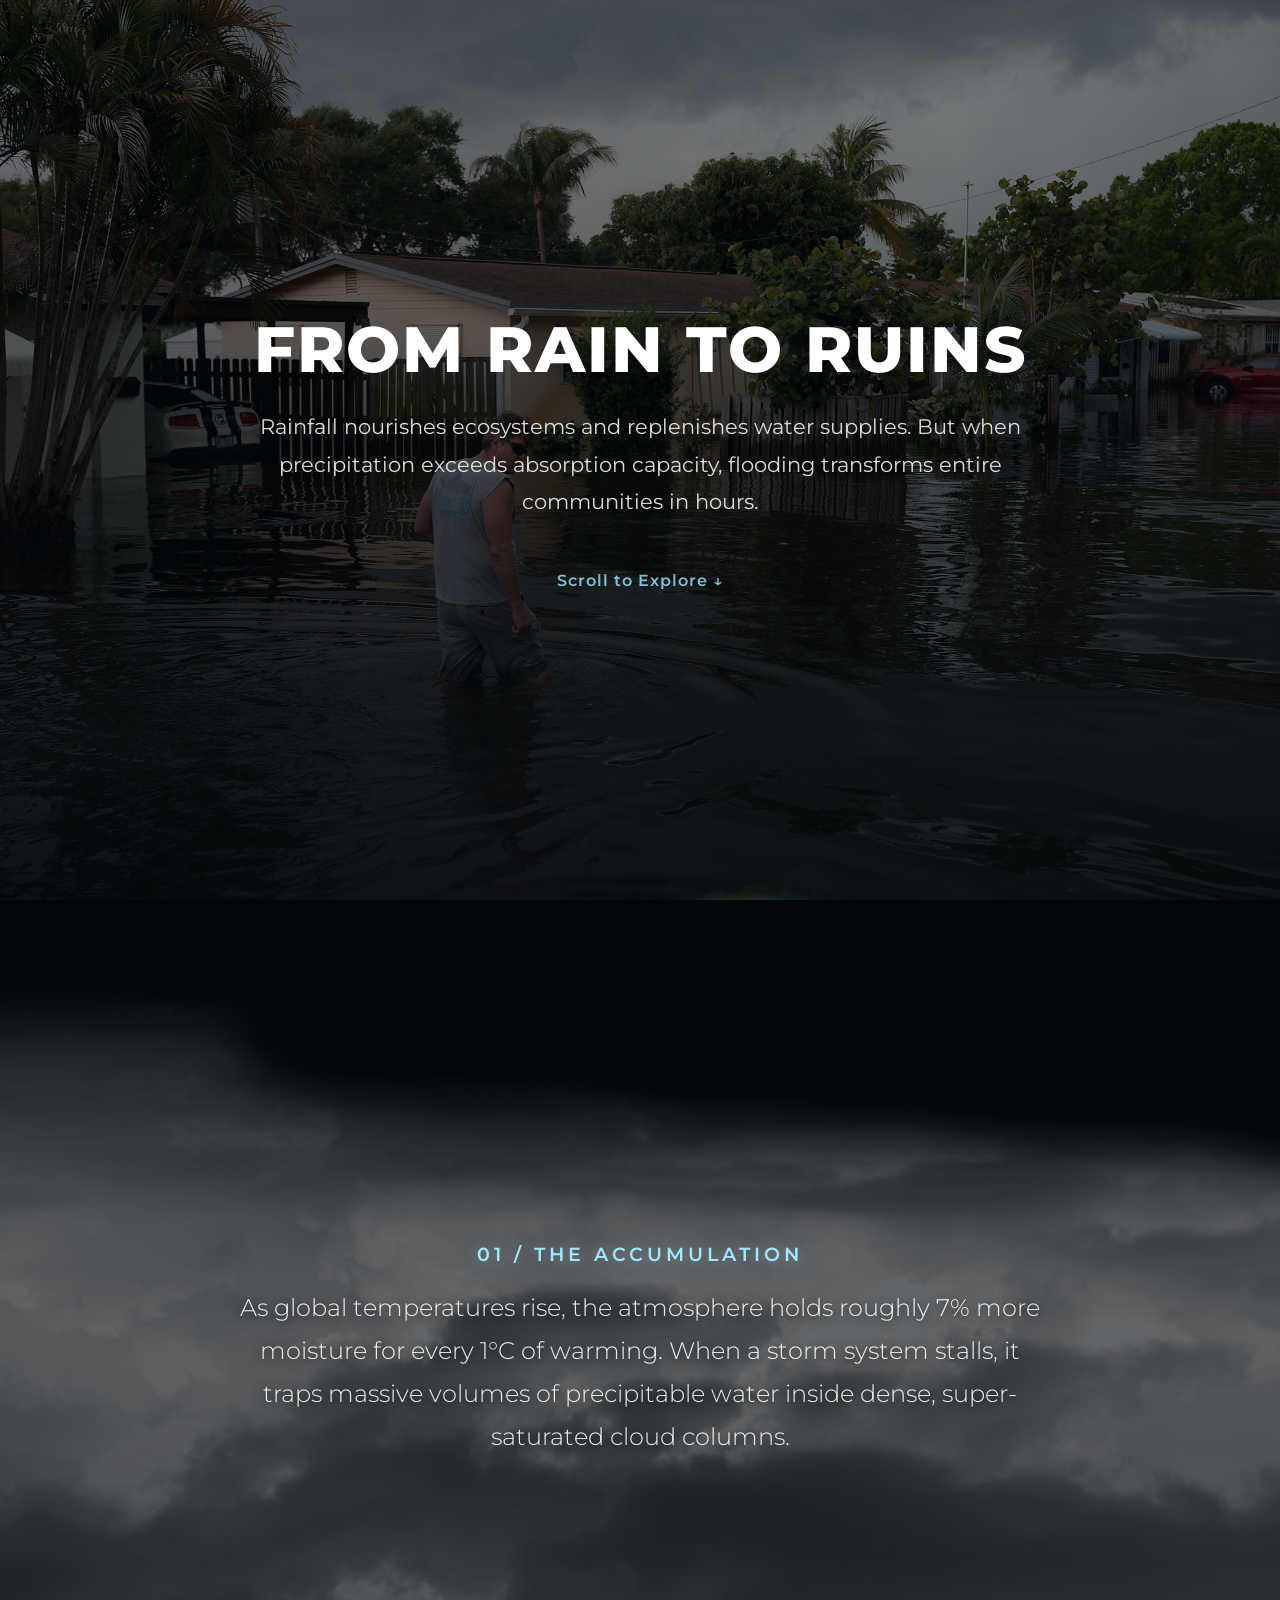
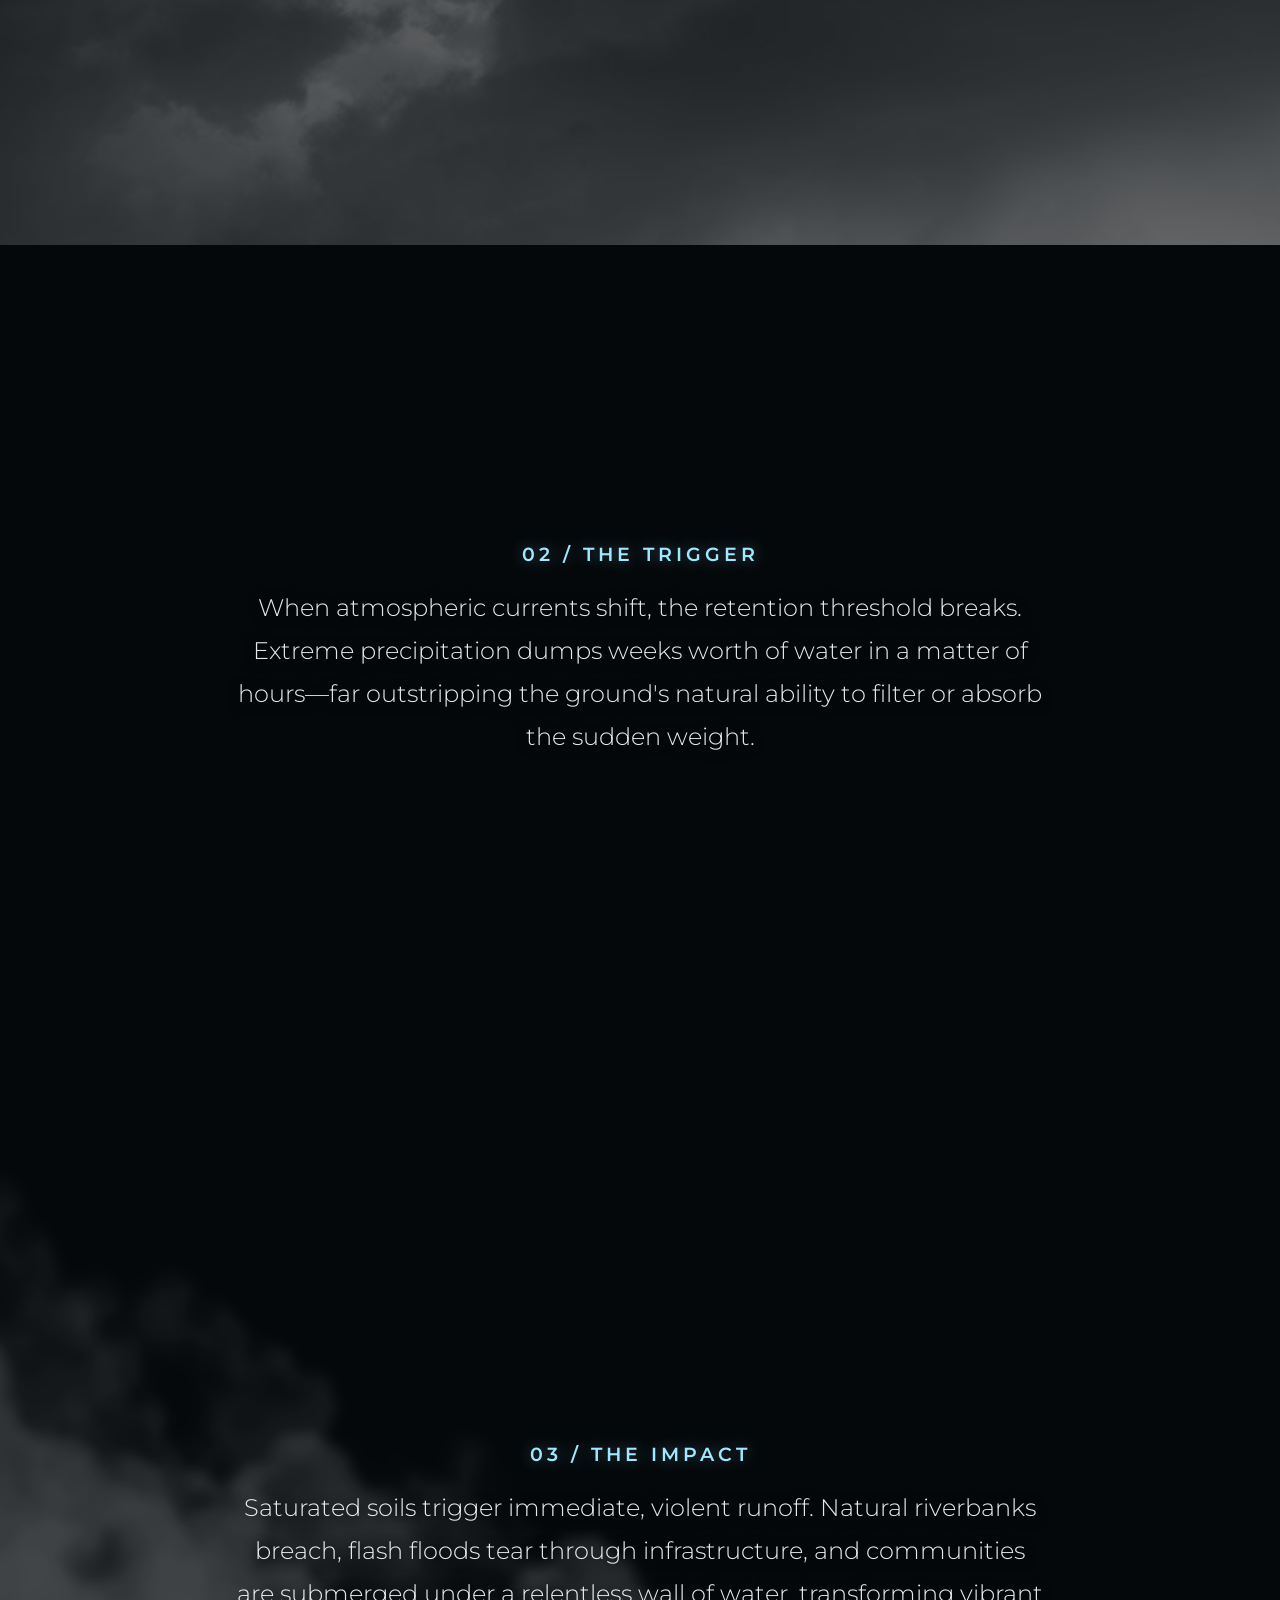
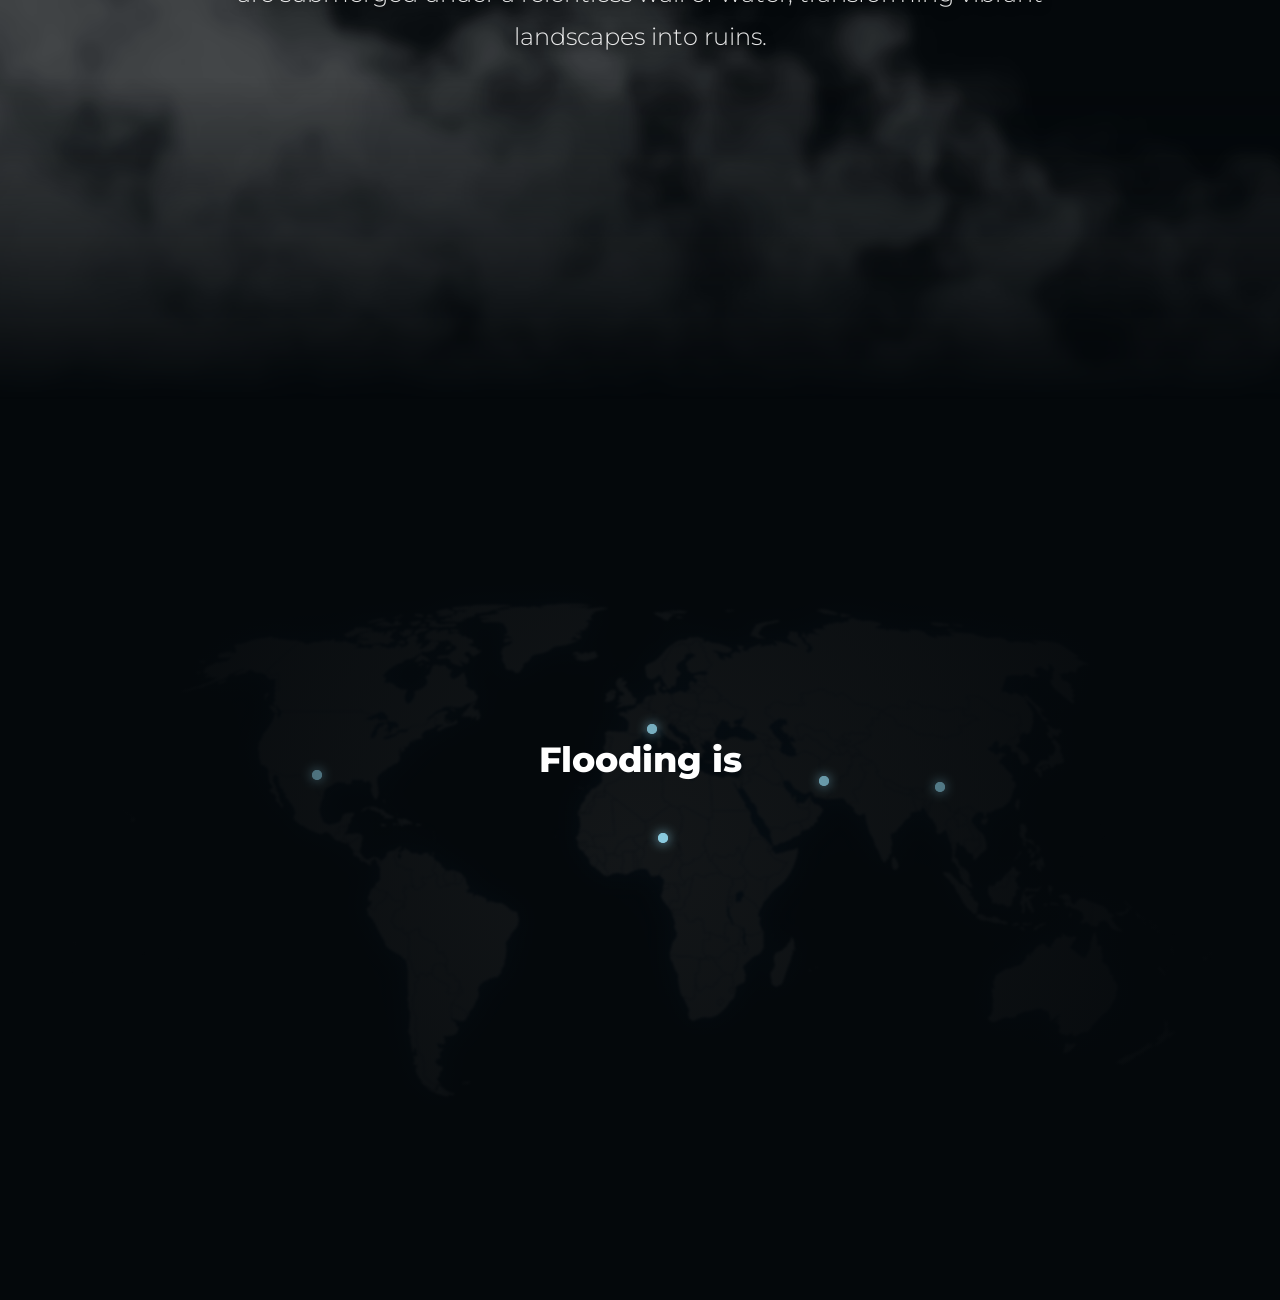
==== commit eed1f594: "final push" ====
--- a/index.html
+++ b/index.html
@@ -4,98 +4,132 @@
     <meta charset="UTF-8">
     <meta name="viewport" content="width=device-width, initial-scale=1.0">
     <title>From Rain to Ruins</title>
-
     <link href="https://fonts.googleapis.com/css2?family=Montserrat:wght@300;400;600;800&display=swap" rel="stylesheet">
     <link rel="stylesheet" href="style.css">
 </head>
-
 <body>
 
-<!-- 🌧️ RAIN OVER ENTIRE PAGE -->
 <div class="rain">
-    <span style="left:2%; animation-duration:1.8s;"></span>
-    <span style="left:6%; animation-duration:2.1s;"></span>
-    <span style="left:10%; animation-duration:1.7s;"></span>
-    <span style="left:14%; animation-duration:2.2s;"></span>
-    <span style="left:18%; animation-duration:1.9s;"></span>
-    <span style="left:22%; animation-duration:2.0s;"></span>
-    <span style="left:26%; animation-duration:1.8s;"></span>
-    <span style="left:30%; animation-duration:2.3s;"></span>
-    <span style="left:34%; animation-duration:1.6s;"></span>
-    <span style="left:38%; animation-duration:2.1s;"></span>
-    <span style="left:42%; animation-duration:1.9s;"></span>
-    <span style="left:46%; animation-duration:2.0s;"></span>
-    <span style="left:50%; animation-duration:1.8s;"></span>
-    <span style="left:54%; animation-duration:2.2s;"></span>
-    <span style="left:58%; animation-duration:1.7s;"></span>
-    <span style="left:62%; animation-duration:2.0s;"></span>
-    <span style="left:66%; animation-duration:1.9s;"></span>
-    <span style="left:70%; animation-duration:2.1s;"></span>
-    <span style="left:74%; animation-duration:1.8s;"></span>
-    <span style="left:78%; animation-duration:2.0s;"></span>
-    <span style="left:82%; animation-duration:1.9s;"></span>
-    <span style="left:86%; animation-duration:2.1s;"></span>
-    <span style="left:90%; animation-duration:1.8s;"></span>
+    <span style="left:2%; animation-duration:1.8s; animation-delay: -0.5s;"></span>
+    <span style="left:6%; animation-duration:2.1s; animation-delay: -1.2s;"></span>
+    <span style="left:10%; animation-duration:1.7s; animation-delay: -0.2s;"></span>
+    <span style="left:14%; animation-duration:2.2s; animation-delay: -1.5s;"></span>
+    <span style="left:18%; animation-duration:1.9s; animation-delay: -0.9s;"></span>
+    <span style="left:22%; animation-duration:2.0s; animation-delay: -0.4s;"></span>
+    <span style="left:26%; animation-duration:1.8s; animation-delay: -1.1s;"></span>
+    <span style="left:30%; animation-duration:2.3s; animation-delay: -0.7s;"></span>
+    <span style="left:34%; animation-duration:1.6s; animation-delay: -1.8s;"></span>
+    <span style="left:38%; animation-duration:2.1s; animation-delay: -0.3s;"></span>
+    <span style="left:42%; animation-duration:1.9s; animation-delay: -1.4s;"></span>
+    <span style="left:46%; animation-duration:2.0s; animation-delay: -0.8s;"></span>
+    <span style="left:50%; animation-duration:1.8s; animation-delay: -0.1s;"></span>
+    <span style="left:54%; animation-duration:2.2s; animation-delay: -1.6s;"></span>
+    <span style="left:58%; animation-duration:1.7s; animation-delay: -0.5s;"></span>
+    <span style="left:62%; animation-duration:2.0s; animation-delay: -1.2s;"></span>
+    <span style="left:66%; animation-duration:1.9s; animation-delay: -0.2s;"></span>
+    <span style="left:70%; animation-duration:2.1s; animation-delay: -1.4s;"></span>
+    <span style="left:74%; animation-duration:1.8s; animation-delay: -0.7s;"></span>
+    <span style="left:78%; animation-duration:2.0s; animation-delay: -1.0s;"></span>
+    <span style="left:82%; animation-duration:1.9s; animation-delay: -0.3s;"></span>
+    <span style="left:86%; animation-duration:2.1s; animation-delay: -1.7s;"></span>
+    <span style="left:90%; animation-duration:1.8s; animation-delay: -0.6s;"></span>
 </div>
 
-<!-- 🌊 SCENE FLOW -->
-<div class="scene-wrapper">
+<section class="hero">
+    <div class="content">
+        <h1>FROM RAIN TO RUINS</h1>
+        <p>
+            Rainfall nourishes ecosystems and replenishes water supplies.
+            But when precipitation exceeds absorption capacity,
+            flooding transforms entire communities in hours.
+        </p>
+        <div class="scroll-indicator">Scroll to Explore ↓</div>
+    </div>
+</section>
 
-    <!-- 🌧️ HERO -->
-    <section class="hero scene">
-
-        <div class="content">
-            <h1>FROM RAIN TO RUINS</h1>
-
-            <p>
-                Rainfall nourishes ecosystems and replenishes water supplies.
-                But when precipitation exceeds absorption capacity,
-                flooding transforms entire communities in hours.
-            </p>
-
-            <div class="scroll-indicator">
-                Scroll to Explore ↓
-            </div>
+<section class="cloud-scene">
+    <div class="cloud-layer layer-bg"></div>
+    <div class="cloud-layer layer-mid"></div>
+    <div class="cloud-story-container">
+        <div class="story-step">
+            <h2>01 / THE ACCUMULATION</h2>
+            <p>As global temperatures rise, the atmosphere holds roughly 7% more moisture for every 1°C of warming. When a storm system stalls, it traps massive volumes of precipitable water inside dense, super-saturated cloud columns.</p>
+        </div>
+        
+        <div class="story-step">
+            <h2>02 / THE TRIGGER</h2>
+            <p>When atmospheric currents shift, the retention threshold breaks. Extreme precipitation dumps weeks worth of water in a matter of hours—far outstripping the ground's natural ability to filter or absorb the sudden weight.</p>
         </div>
 
-    </section>
+        <div class="story-step">
+            <h2>03 / THE IMPACT</h2>
+            <p>Saturated soils trigger immediate, violent runoff. Natural riverbanks breach, flash floods tear through infrastructure, and communities are submerged under a relentless wall of water, transforming vibrant landscapes into ruins.</p>
+        </div>
+    </div>
+    <div class="cloud-layer layer-fg"></div>
+</section>
 
-    <!-- ☁️ CLOUD + STORY SCENE -->
-    <section class="cloud-scene scene">
+<section class="map">
+    <div class="map-background">
+        <div class="map-frame">
+            <img src="images/world.svg" class="world-map" alt="World Map">
+            
+            <div class="ping usa"></div>
+            <div class="ping germany"></div>
+            <div class="ping pakistan"></div>
+            <div class="ping libya"></div>
+            <div class="ping china"></div>
+        </div>
+    </div>
 
-        <div class="clouds">
+    <div class="map-content">
+        <h2 class="typewriter-title"></h2>
+        <p class="typewriter-text"></p>
+        <button class="explore-btn">Explore the Data</button>
+    </div>
+</section>
 
-            <img src="images/cloud4.png" class="cloud main-cloud">
-            <img src="images/cloud4.png" class="cloud cloud-back c-back1">
-            <img src="images/cloud4.png" class="cloud cloud-back c-back2">
-            <img src="images/cloud4.png" class="cloud cloud-back c-back3">
+<script>
+const titleText = "Flooding is now a global pattern";
+const paragraphText = `Over the past two years, floods have affected nearly every region of the world. \nIn West and Central Africa, 7.2 million people were affected in 2024, while nearly 2 million people in Central Europe faced extreme flood events.`;
 
-        </div>
+const titleEl = document.querySelector(".typewriter-title");
+const paraEl = document.querySelector(".typewriter-text");
+const btn = document.querySelector(".explore-btn");
 
-        <!-- 🌊 STORY TEXT LAYER -->
-        <div class="storm-text">
-        </div>
+let started = false;
 
+/* Typewriter Engine */
+function typeText(el, text, speed, cb) {
+    let i = 0;
+    el.textContent = "";
+
+    function type() {
+        if (i < text.length) {
+            el.textContent += text[i++];
+            setTimeout(type, speed);
+        } else if (cb) {
+            cb();
+        }
+    }
+    type();
+}
+
+/* Intersection Scroll Observer (Fires typing when map is halfway in view) */
+window.addEventListener("scroll", () => {
+    const mapSection = document.querySelector(".map");
+    const rect = mapSection.getBoundingClientRect();
+
+    if (!started && rect.top < window.innerHeight * 0.5) {
+        started = true;
         
-    </section>
-
-</div>
-
-<!-- 🌪️ SCROLL TRANSITION -->
-<script>
-window.addEventListener("scroll", () => {
-
-    const scrollY = window.scrollY;
-    const vh = window.innerHeight;
-
-    const hero = document.querySelector(".hero");
-    const clouds = document.querySelector(".cloud-scene");
-
-    const progress = Math.min(scrollY / vh, 1);
-
-    hero.style.opacity = 1 - progress;
-    clouds.style.opacity = progress;
-
+        // Dynamic cascading typewriter execution
+        typeText(titleEl, titleText, 50, () => {
+            typeText(paraEl, paragraphText, 25, () => {
+                btn.classList.add("show");
+            });
+        });
+    }
 });
 </script>
 
--- a/style.css
+++ b/style.css
@@ -1,195 +1,396 @@
+/* ==========================================================================
+   1. GLOBAL ARCHITECTURE & SETUP
+   ========================================================================== */
+* {
+    margin: 0;
+    padding: 0;
+    box-sizing: border-box;
+}
+
 body {
-    margin: 0;
     font-family: 'Montserrat', sans-serif;
-    background: #081018;
-    color: white;
-}
-
-/* 🌧️ RAIN */
-
+    background: #04080b; /* Uniform base dark color */
+    color: #ffffff;
+    overflow-x: hidden;
+}
+
+/* ==========================================================================
+   2. WEATHER LAYER: GLOBAL FALLING RAIN
+   ========================================================================== */
 .rain {
     position: fixed;
     inset: 0;
-    overflow: hidden;
-    pointer-events: none;
-    z-index: 100;
+    pointer-events: none;
+    z-index: 100; /* Stays above sections but behind text components if needed */
 }
 
 .rain span {
     position: absolute;
-    top: -200px;
-
+    top: -110px;
     width: 2px;
     height: 90px;
-
-    background: linear-gradient(transparent, rgba(255,255,255,0.9));
-
-    opacity: 0.8;
+    background: linear-gradient(transparent, rgba(255,255,255,0.7));
+    opacity: 0.6;
     animation: rainfall linear infinite;
 }
 
 @keyframes rainfall {
-    from { transform: translateY(-200px); }
-    to { transform: translateY(120vh); }
-}
-
-/* 🌊 SCENE WRAPPER */
-
-.scene-wrapper {
-    position: relative;
-    height: 100vh;
-}
-
-/* shared scene base */
-
-.scene {
-    position: sticky;
-    top: 0;
-    height: 100vh;
-    width: 100%;
-    transition: opacity 0.2s linear;
-}
-
-/* 🌧️ HERO */
-
+    0% { transform: translateY(0); }
+    100% { transform: translateY(115vh); }
+}
+
+/* ==========================================================================
+   3. CINEMATIC LANDING VIEW (HERO)
+   ========================================================================== */
 .hero {
+    min-height: 100vh;
     display: flex;
     justify-content: center;
     align-items: center;
     text-align: center;
-
-    overflow: hidden;
+    position: relative;
+    z-index: 2;
+    padding: 0 40px;
 }
 
 .hero::before {
     content: "";
     position: absolute;
-    inset: -10px;
-
+    inset: 0;
     background:
-        linear-gradient(rgba(0,0,0,0.6), rgba(0,0,0,0.75)),
+        linear-gradient(rgba(4, 8, 11, 0.5), rgba(4, 8, 11, 0.85)),
         url("images/flooding.jpg");
-
     background-size: cover;
     background-position: center;
-
-    filter: blur(4px);
-    transform: scale(1.05);
     z-index: -1;
 }
 
-/* ☁️ CLOUD SCENE */
-
+.hero .content {
+    max-width: 850px;
+}
+
+h1 {
+    font-size: 4rem;
+    font-weight: 800;
+    letter-spacing: 2px;
+    margin-bottom: 20px;
+}
+
+.hero p {
+    font-size: 1.3rem;
+    line-height: 1.8;
+    color: rgba(255, 255, 255, 0.85);
+}
+
+.scroll-indicator {
+    margin-top: 50px;
+    font-weight: 600;
+    letter-spacing: 1px;
+    color: #9fe8ff;
+    opacity: 0.8;
+    animation: bounce 2.2s infinite;
+}
+
+@keyframes bounce {
+    0%, 100% { transform: translateY(0); }
+    50% { transform: translateY(10px); }
+}
+
+/* ==========================================================================
+   4. SCROLL PARALLAX SYSTEM: DENSE STORM CLOUDS
+   ========================================================================== */
 .cloud-scene {
+    position: relative;
+    height: 300vh; /* Expands scroll runway to create deep immersion distance */
+    background: #04080b;
+    z-index: 10;
+    
+    /* Alpha masks dynamically blur & dissolve the top and bottom edges smoothly */
+    mask-image: linear-gradient(to bottom, transparent 0%, black 12%, black 88%, transparent 100%);
+    -webkit-mask-image: linear-gradient(to bottom, transparent 0%, black 12%, black 88%, transparent 100%);
+}
+
+.cloud-layer {
+    position: sticky;
+    top: 0;
+    left: 0;
+    width: 100%;
+    height: 100vh;
+    background-size: cover;
+    background-position: center;
+    pointer-events: none;
+    mix-blend-mode: screen; /* Converts black areas of pictures directly to alpha clarity */
+}
+
+/* Base fog layer background (Massive, heavy overcast texture) */
+.cloud-layer.layer-bg {
+    background-image: url('images/c1.png');
+    opacity: 0.4;
+    transform: scale(1.1);
+}
+
+/* Thick foreground fog (Heavy, dark texture that will blend seamlessly with your blur) */
+.cloud-layer.layer-fg {
+    background-image: url('images/clouds.png');
+    opacity: 0.85;
+    filter: blur(4px) contrast(1.3) brightness(0.3); /* Forces it to stay ultra-dark and dense */
+    transform: scale(1.4);
+}
+
+.cloud-text {
+    position: sticky;
+    top: 50%;
+    transform: translateY(-50%);
+    width: 100%;
+    text-align: center;
+    z-index: 11;
+    padding: 0 20px;
+    pointer-events: none;
+}
+
+.cloud-text h2 {
+    font-size: 2.2rem;
+    font-weight: 300;
+    letter-spacing: 8px;
+    color: rgba(159, 232, 255, 0.5);
+    text-shadow: 0 0 25px rgba(159, 232, 255, 0.15);
+    text-transform: uppercase;
+}
+
+/* Modern CSS scroll-driven kinematics */
+@supports (animation-timeline: view()) {
+    .cloud-layer.layer-fg {
+        animation: flyPast linear both;
+        animation-timeline: view();
+        animation-range: exit-crossing;
+    }
+    .cloud-layer.layer-mid {
+        animation: driftUp linear both;
+        animation-timeline: view();
+        animation-range: exit-crossing;
+    }
+    .cloud-text h2 {
+        animation: fadeOutText linear both;
+        animation-timeline: view();
+        animation-range: exit-crossing;
+    }
+}
+
+@keyframes flyPast { to { transform: scale(1.9) translateY(-100vh); opacity: 0; } }
+@keyframes driftUp { to { transform: scale(1.15) translateY(-35vh); opacity: 0; } }
+@keyframes fadeOutText { to { opacity: 0; transform: translateY(-50px); } }
+
+/* ==========================================================================
+   5. TACTICAL MAP DISPLAY INTERFACE
+   ========================================================================== */
+.map {
+    min-height: 100vh;
+    position: relative;
     display: flex;
     justify-content: center;
     align-items: center;
+    overflow: hidden;
+    background: #04080b;
+    z-index: 5;
+}
+
+.map-background {
+    position: absolute;
+    inset: 0;
+    display: flex;
+    justify-content: center;
+    align-items: center;
+}
+
+/* Responsive aspect-ratio box protects map layout proportions across all devices */
+.map-frame {
+    position: relative;
+    width: 90vw;
+    max-width: 1600px;
+    aspect-ratio: 16 / 8;
+}
+
+.world-map {
+    position: absolute;
+    inset: 0;
+    width: 100%;
+    height: 100%;
+    object-fit: contain;
+    opacity: 0.15;
+    filter: grayscale(100%) brightness(0.5) contrast(1.2) blur(1px)
+            drop-shadow(0 0 12px rgba(79,182,255,0.2))
+            drop-shadow(0 0 35px rgba(31,127,255,0.1));
+}
+
+.map-frame::after {
+    content: "";
+    position: absolute;
+    inset: 0;
+    pointer-events: none;
+    background: radial-gradient(circle at center, rgba(4,8,11,0.1) 0%, rgba(4,8,11,0.6) 60%, rgba(4,8,11,0.95) 100%);
+}
+
+/* Radar Location Pings */
+.ping {
+    position: absolute;
+    width: 10px;
+    height: 10px;
+    border-radius: 50%;
+    background: #9fe8ff;
+    box-shadow: 0 0 12px #9fe8ff;
+    transform: translate(-50%, -50%);
+}
+
+.ping::after {
+    content: "";
+    position: absolute;
+    inset: 0;
+    border-radius: 50%;
+    border: 2px solid #9fe8ff;
+    animation: ripple 3.5s infinite ease-out;
+}
+
+@keyframes ripple {
+    0% { transform: scale(1); opacity: 0.8; }
+    100% { transform: scale(6); opacity: 0; }
+}
+
+/* Absolute Coordinate Placements mapped safely to 16:8 frame */
+.usa { left: 22%; top: 37%; }
+.germany { left: 51%; top: 29%; }
+.pakistan { left: 66%; top: 38%; }
+.libya { left: 52%; top: 48%; }
+.china { left: 76%; top: 39%; }
+
+/* ==========================================================================
+   6. TEXT OVERLAY & ACTION ACCESS ELEMENTS
+   ========================================================================== */
+.map-content {
+    position: relative;
+    z-index: 6;
+    max-width: 850px;
     text-align: center;
-
-    background: #081018;
-
+    padding: 40px;
+}
+
+.typewriter-title {
+    font-size: 2.2rem;
+    font-weight: 800;
+    color: #ffffff;
+    margin-bottom: 20px;
+    min-height: 2.5rem;
+}
+
+.typewriter-text {
+    font-size: 1.3rem;
+    line-height: 1.8;
+    color: rgba(255, 255, 255, 0.8);
+    white-space: pre-line;
+    min-height: 5rem;
+}
+
+.explore-btn {
+    margin-top: 35px;
+    padding: 14px 32px;
+    background: rgba(159, 232, 255, 0.08);
+    border: 1px solid rgba(159, 232, 255, 0.5);
+    color: #9fe8ff;
+    font-family: 'Montserrat', sans-serif;
+    font-weight: 600;
+    letter-spacing: 1px;
+    cursor: pointer;
+    border-radius: 30px;
+    transition: all 0.5s cubic-bezier(0.4, 0, 0.2, 1);
     opacity: 0;
-}
-
-/* DARK OVERLAY */
-
-.cloud-scene::before {
-    background: radial-gradient(
-        circle at center,
-        rgba(0,0,0,0.15),
-        rgba(0,0,0,0.55)
-    );
-}
-
-/* CLOUDS */
-
-.clouds {
-    position: absolute;
-    inset: 0;
-    z-index: 2;
-}
-
-.cloud {
-    position: absolute;
-    width: 900px;
-    max-width: 120vw;
-}
-
-/* main cloud */
-.main-cloud {
-    top: -25%;
-    left: 50%;
-    transform: translateX(-50%) scale(1.6);
-    opacity: 0.5;
-    filter: blur(2px);
-}
-
-/* background clouds */
-.cloud-back {
-    opacity: 0.5;
-    filter: blur(8px);
-}
-
-.c-back1 { top: -40%; left: -20%; }
-.c-back2 { top: -30%; left: 40%; }
-.c-back3 { top: -50%; left: 70%; }
-
-/* TEXT */
-
-.content {
-    position: relative;
-    z-index: 5;
-    max-width: 900px;
-    padding: 0 40px;
-}
-
-h1 {
-    font-size: 4rem;
-    font-weight: 800;
-}
-
-p {
-    font-size: 1.4rem;
+    transform: translateY(20px);
+    pointer-events: none;
+}
+
+.explore-btn.show {
+    opacity: 1;
+    transform: translateY(0);
+    pointer-events: auto;
+}
+
+.explore-btn:hover {
+    background: rgba(159, 232, 255, 0.25);
+    transform: translateY(-2px);
+    box-shadow: 0 0 25px rgba(159, 232, 255, 0.3);
+}
+
+/* ==========================================================================
+   📖 STABLE CLOUD NARRATIVE SCROLL SYSTEM
+   ========================================================================== */
+.cloud-story-container {
+    position: absolute;
+    inset: 0;
+    z-index: 15;
+    max-width: 850px;
+    margin: 0 auto;
+    padding: 0 20px;
+    
+    /* Using display grid lets us space out our narrative markers explicitly 
+       across the full 300vh height track */
+    display: grid;
+    grid-template-rows: repeat(3, 1fr);
+}
+
+.story-step {
+    /* Each block takes up exactly 1/3 of the 300vh track (100vh of scroll room) */
+    height: 100vh; 
+    display: flex;
+    flex-direction: column;
+    justify-content: center;
+    align-items: center;
+    text-align: center;
+}
+
+/* Adjust layout alignment positions within the track */
+.story-step.step-01 { justify-content: flex-start; padding-top: 15vh; } /* Appears early */
+.story-step.step-02 { justify-content: center; }                         /* In the thick of it */
+.story-step.step-03 { justify-content: flex-end; padding-bottom: 15vh; } /* Appears just before map transition */
+
+.story-step h2 {
+    font-size: 1.2rem;
+    font-weight: 600;
+    letter-spacing: 4px;
+    color: #9fe8ff;
+    margin-bottom: 20px;
+    text-shadow: 0 0 15px rgba(159, 232, 255, 0.4);
+}
+
+.story-step p {
+    font-size: 1.5rem;
+    font-weight: 300;
     line-height: 1.8;
-    color: rgba(255,255,255,0.85);
-}
-
-.scroll-indicator {
-    margin-top: 40px;
-    opacity: 0.7;
-    animation: bounce 2s infinite;
-}
-
-@keyframes bounce {
-    0%,100% { transform: translateY(0); }
-    50% { transform: translateY(8px); }
-}
-
-/* 🌊 EXPLORE */
-
-.explore-section {
-    min-height: 100vh;
-    padding: 120px 10%;
-    background: linear-gradient(#081018, #183d66);
-}
-
-.sky-scene::before {
-    content: "";
-    position: absolute;
-    inset: 0;
-
-    background: radial-gradient(
-        circle at center,
-        rgba(0,0,0,0.2),
-        rgba(0,0,0,0.85)
-    );
-
-    z-index: 1;
-}
-
-.hero,
-.page,
-.cloud-scene,
-.sky-scene {
-    margin: 0;
-}
+    color: rgba(255, 255, 255, 0.9);
+    text-shadow: 0 2px 12px rgba(0, 0, 0, 0.9);
+}
+
+/* ==========================================================================
+   ⚡ FINE-TUNED VIEWPORT ANIMATION Progress
+   ========================================================================== */
+@supports (animation-timeline: view()) {
+    .story-step {
+        animation: fadeStep linear both;
+        animation-timeline: view();
+        
+        /* Adjusted range to turn text on/off sharper as it passes through the center */
+        animation-range: entry 5% exit 95%;
+    }
+}
+
+@keyframes fadeStep {
+    0% {
+        opacity: 0;
+        transform: translateY(30px);
+    }
+    25%, 75% {
+        opacity: 1;
+        transform: translateY(0);
+    }
+    100% {
+        opacity: 0;
+        transform: translateY(-30px);
+    }
+}
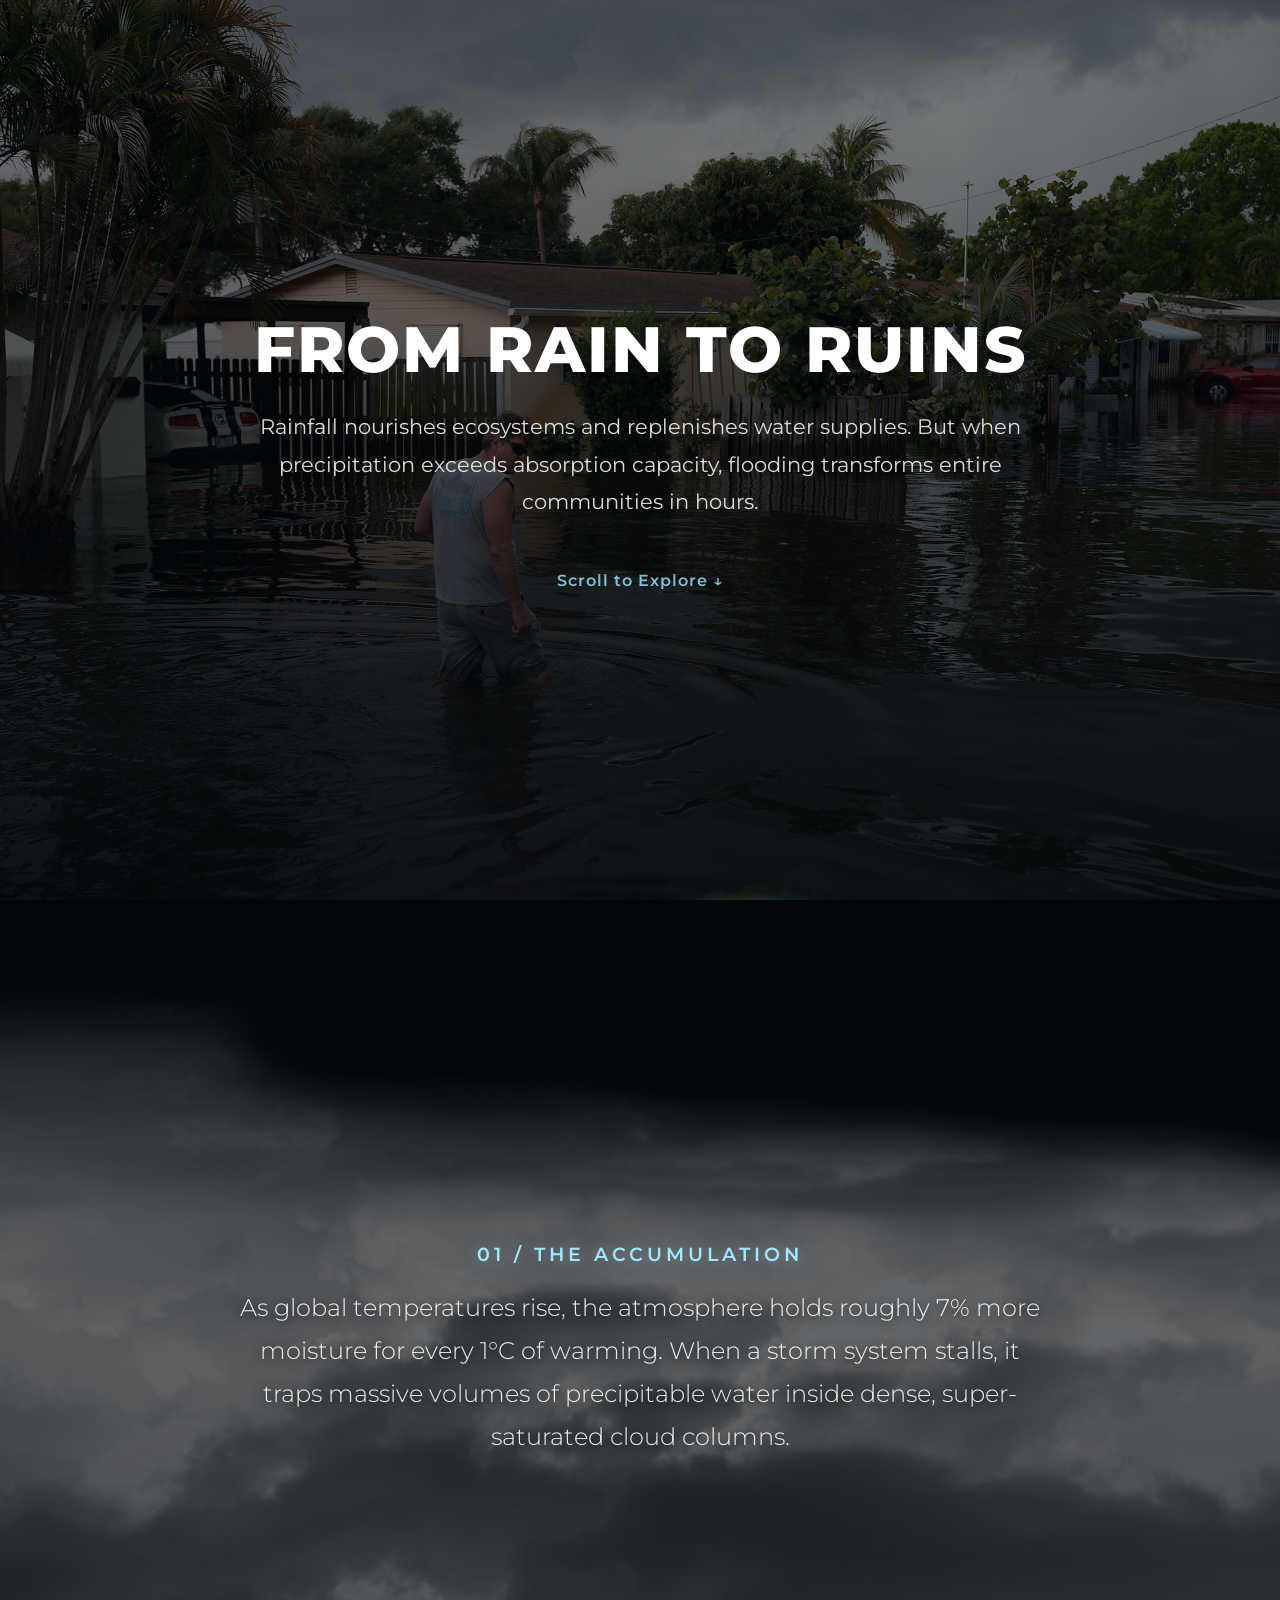
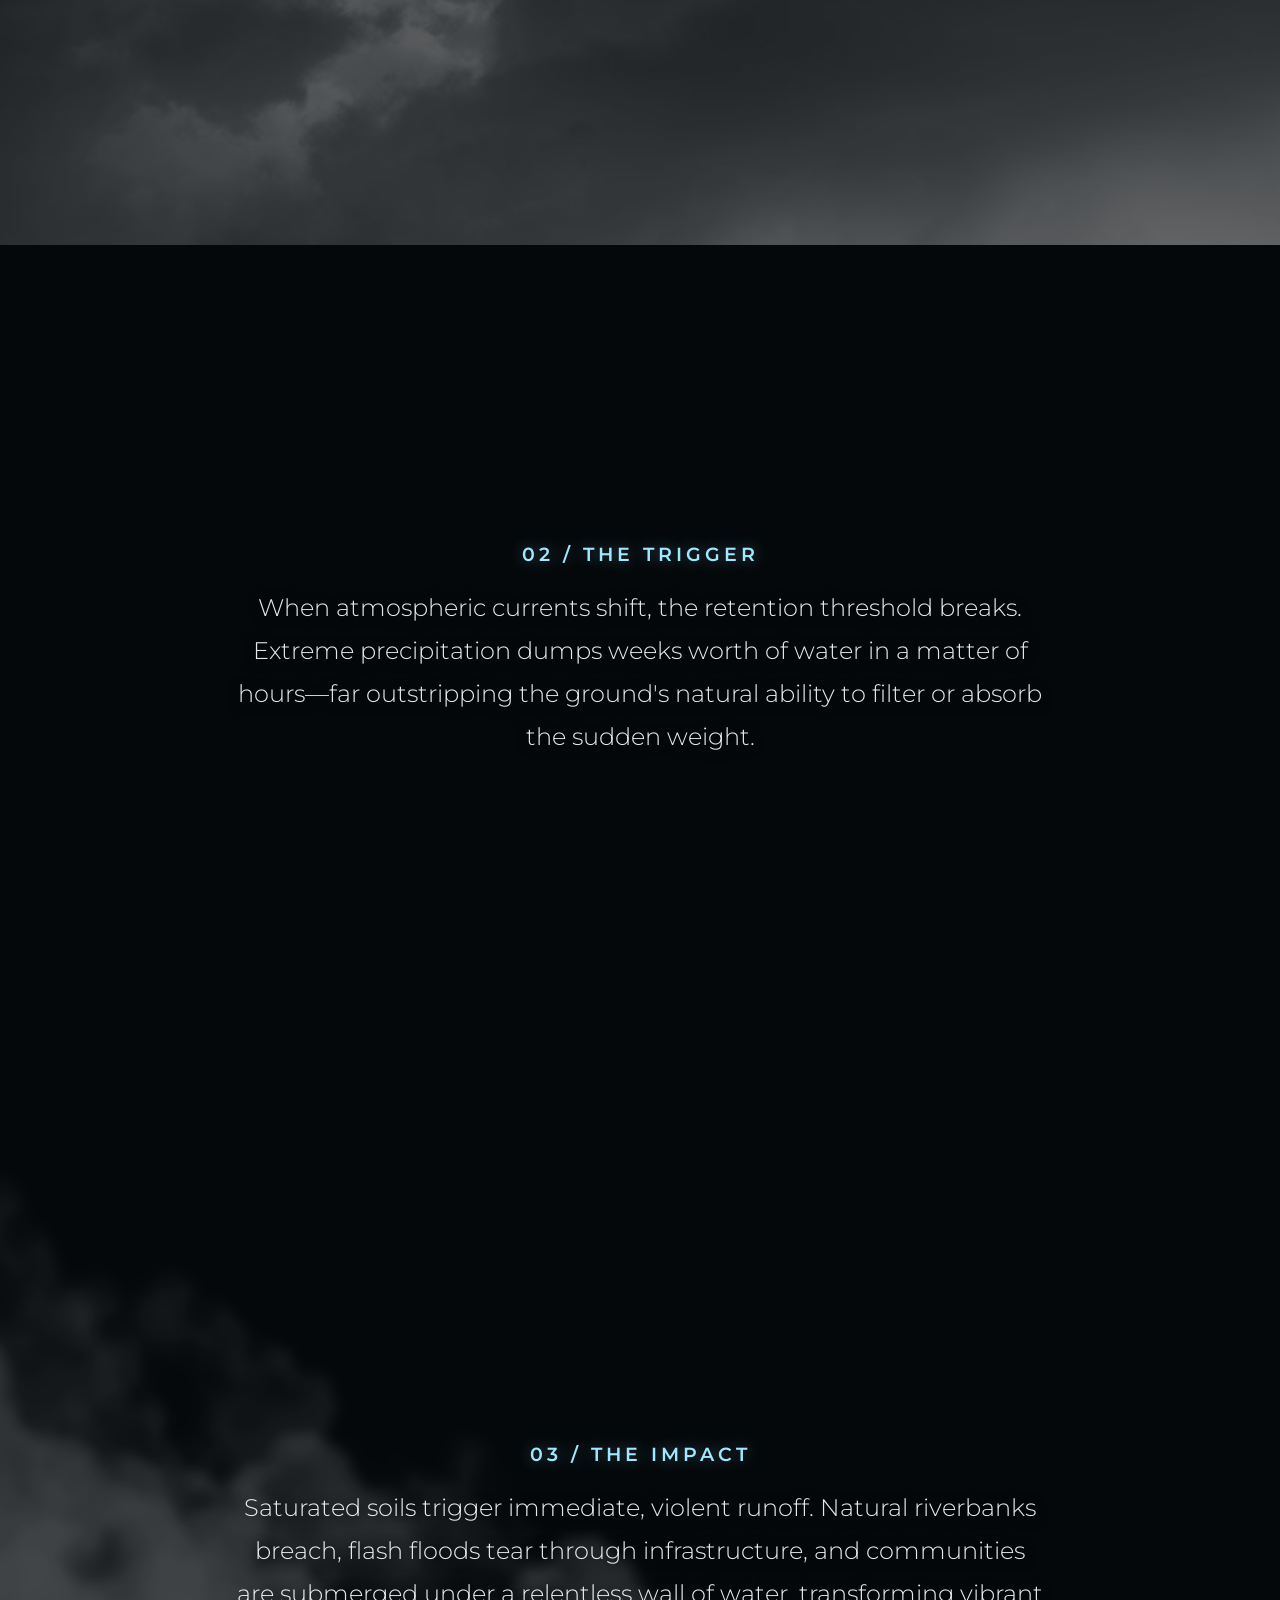
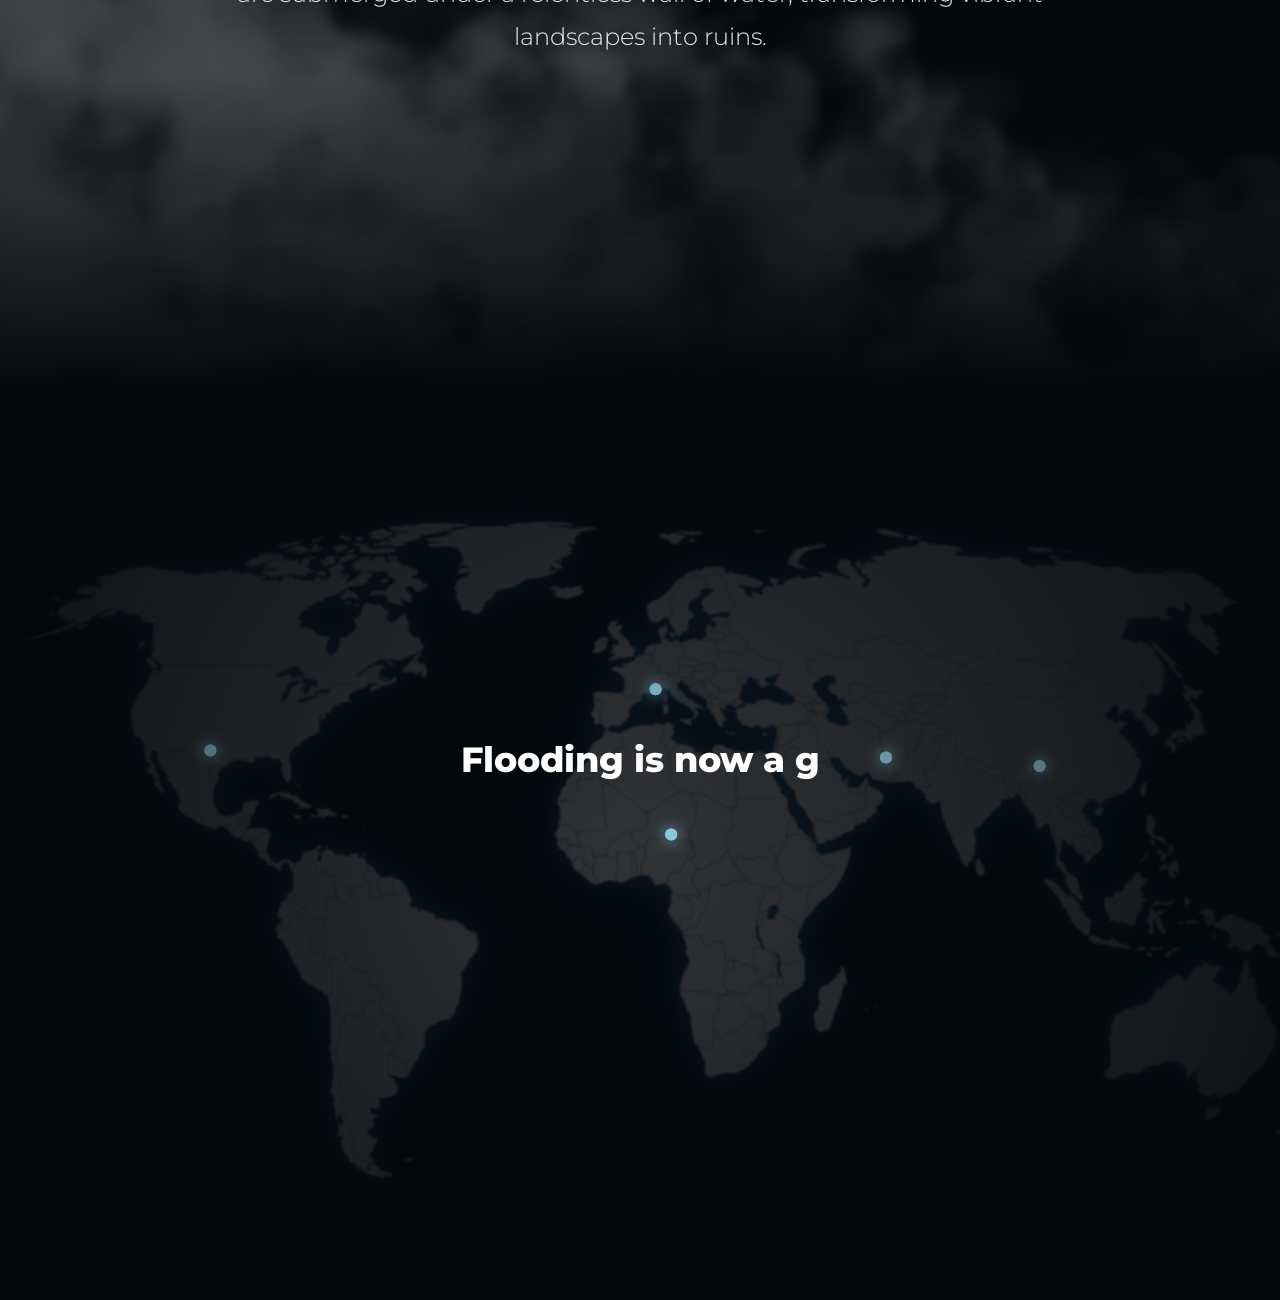
==== commit a3971e36: "viz" ====
--- a/index.html
+++ b/index.html
@@ -132,6 +132,7 @@
     }
 });
 </script>
+<script src="main.js"></script>
 
 </body>
 </html>
--- a/style.css
+++ b/style.css
@@ -122,18 +122,25 @@
     mix-blend-mode: screen; /* Converts black areas of pictures directly to alpha clarity */
 }
 
-/* Base fog layer background (Massive, heavy overcast texture) */
+
 .cloud-layer.layer-bg {
     background-image: url('images/c1.png');
     opacity: 0.4;
     transform: scale(1.1);
 }
 
-/* Thick foreground fog (Heavy, dark texture that will blend seamlessly with your blur) */
+.cloud-layer.layer-mid {
+    background-image: url('images/c3.svg'); 
+    background-size: 500px; 
+    background-repeat: repeat;
+    background-position: 20% 40%; 
+    opacity: 0.5;
+}
+
 .cloud-layer.layer-fg {
     background-image: url('images/clouds.png');
     opacity: 0.85;
-    filter: blur(4px) contrast(1.3) brightness(0.3); /* Forces it to stay ultra-dark and dense */
+    filter: blur(4px) contrast(1.3) brightness(0.3); 
     transform: scale(1.4);
 }
 
@@ -200,14 +207,18 @@
     display: flex;
     justify-content: center;
     align-items: center;
+    z-index: 1;
 }
 
 /* Responsive aspect-ratio box protects map layout proportions across all devices */
 .map-frame {
     position: relative;
-    width: 90vw;
-    max-width: 1600px;
+    width: 200vw;
+    max-width: 5000px;
     aspect-ratio: 16 / 8;
+    transform: scale(1.2); 
+    
+    transform-origin: center center;
 }
 
 .world-map {
@@ -216,7 +227,7 @@
     width: 100%;
     height: 100%;
     object-fit: contain;
-    opacity: 0.15;
+    opacity: 0.45;
     filter: grayscale(100%) brightness(0.5) contrast(1.2) blur(1px)
             drop-shadow(0 0 12px rgba(79,182,255,0.2))
             drop-shadow(0 0 35px rgba(31,127,255,0.1));
